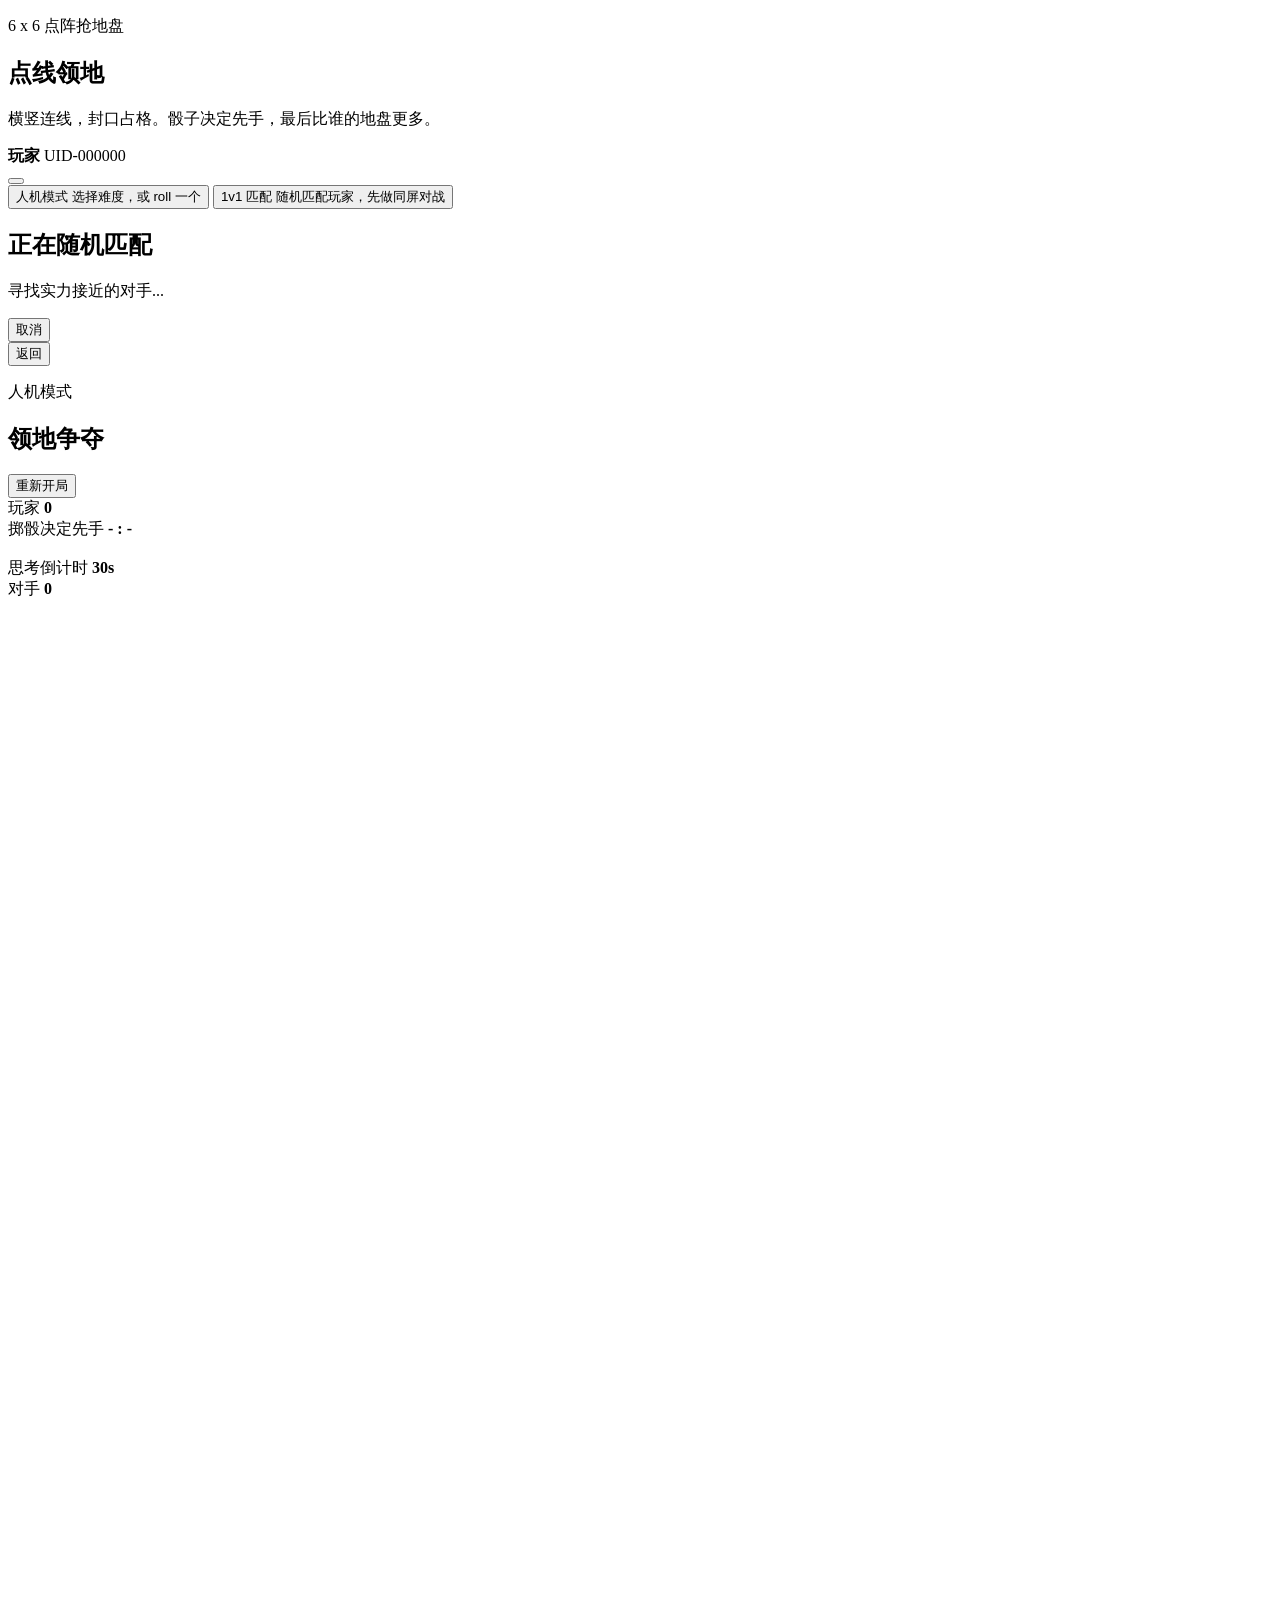
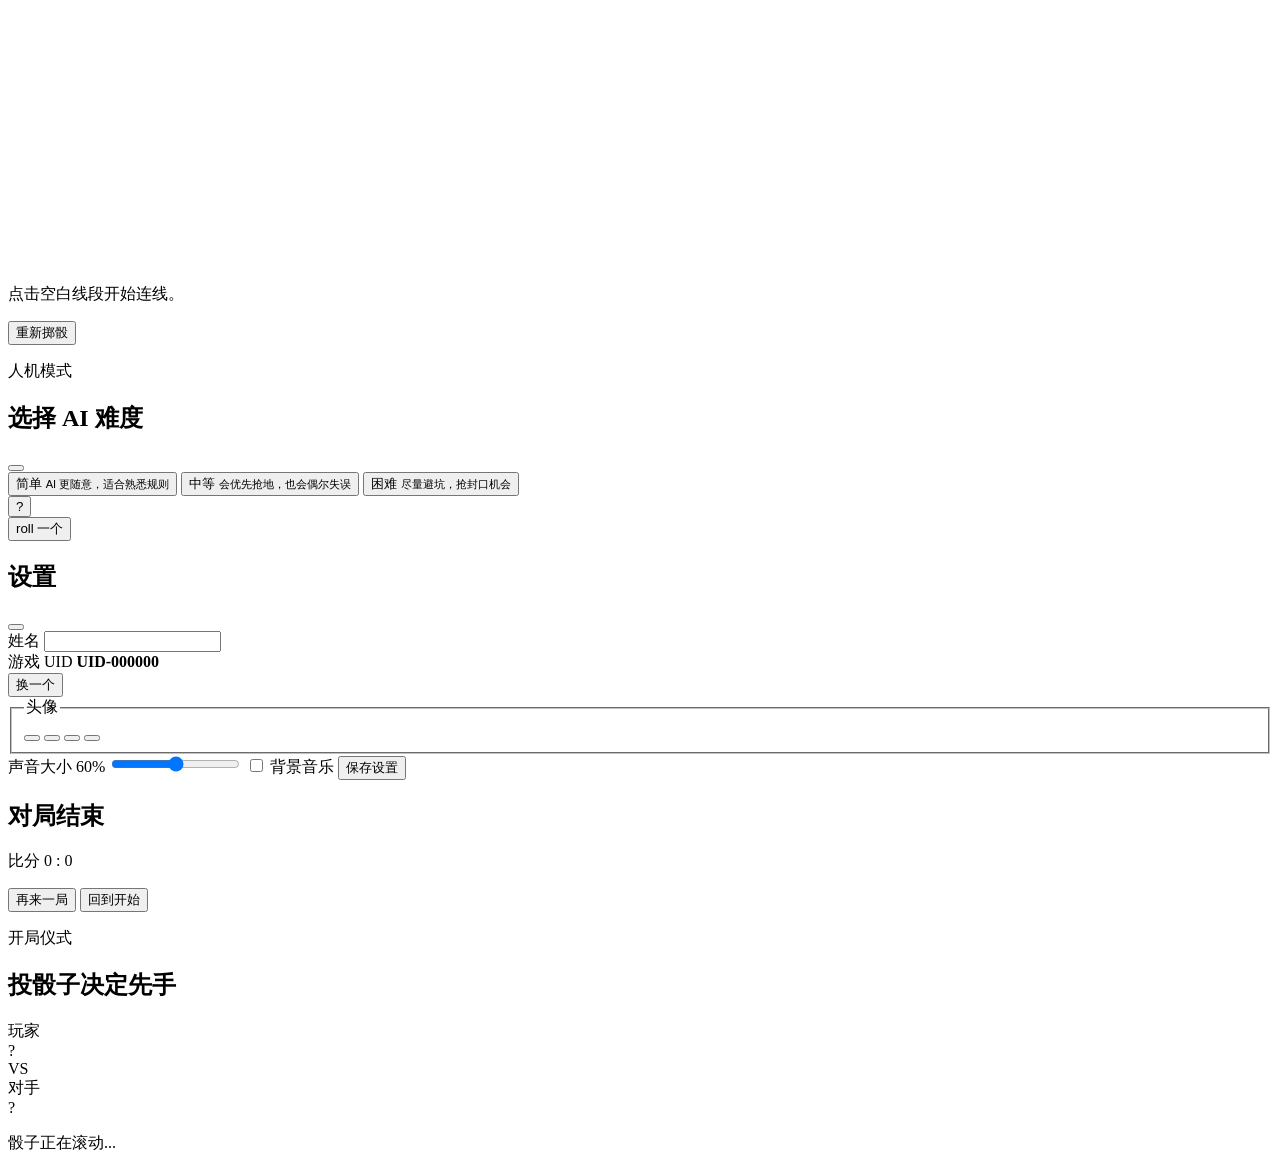
==== index.html @ af0306dd "/Users/yunying/Documents/Codex/2026-07-21/ban-2/outputs/github-pages-ready/index.html" ====
<!doctype html>
<html lang="zh-CN">
  <head>
    <meta charset="utf-8">
    <meta name="viewport" content="width=device-width, initial-scale=1">
    <title>点线领地</title>
    <link rel="stylesheet" href="./styles.css">
  </head>
  <body>
    <main class="app-shell">
      <section class="screen start-screen" id="startScreen" aria-labelledby="gameTitle">
        <div class="start-layout">
          <div class="brand-block">
            <p class="eyebrow">6 x 6 点阵抢地盘</p>
            <h1 id="gameTitle">点线领地</h1>
            <p class="lead">横竖连线，封口占格。骰子决定先手，最后比谁的地盘更多。</p>
          </div>

          <div class="profile-panel" aria-label="玩家资料">
            <div class="avatar-preview" id="profileAvatar" aria-hidden="true"></div>
            <div class="profile-copy">
              <strong id="profileName">玩家</strong>
              <span id="profileUid">UID-000000</span>
            </div>
            <button class="icon-button" id="openSettingsBtn" type="button" aria-label="打开设置">
              <span class="icon-sliders" aria-hidden="true"></span>
            </button>
          </div>

          <div class="mode-grid" aria-label="选择模式">
            <button class="mode-card" id="pveBtn" type="button">
              <span class="mode-icon mode-ai" aria-hidden="true"></span>
              <span class="mode-title">人机模式</span>
              <span class="mode-desc">选择难度，或 roll 一个</span>
            </button>
            <button class="mode-card" id="pvpBtn" type="button">
              <span class="mode-icon mode-pvp" aria-hidden="true"></span>
              <span class="mode-title">1v1 匹配</span>
              <span class="mode-desc">随机匹配玩家，先做同屏对战</span>
            </button>
          </div>
        </div>
      </section>

      <section class="screen match-screen hidden" id="matchScreen" aria-live="polite">
        <div class="match-card">
          <div class="pulse-ring" aria-hidden="true"></div>
          <h2 id="matchTitle">正在随机匹配</h2>
          <p id="matchText">寻找实力接近的对手...</p>
          <button class="secondary-button" id="cancelMatchBtn" type="button">取消</button>
        </div>
      </section>

      <section class="screen game-screen hidden" id="gameScreen" aria-labelledby="arenaTitle">
        <header class="game-header">
          <button class="ghost-button" id="backHomeBtn" type="button">返回</button>
          <div>
            <p class="eyebrow" id="modeLabel">人机模式</p>
            <h2 id="arenaTitle">领地争夺</h2>
          </div>
          <button class="secondary-button" id="restartBtn" type="button">重新开局</button>
        </header>

        <div class="score-row" aria-label="比分">
          <div class="player-score active" id="player0Card">
            <div class="mini-avatar" id="player0Avatar" aria-hidden="true"></div>
            <div>
              <span id="player0Name">玩家</span>
              <strong id="player0Score">0</strong>
            </div>
          </div>
          <div class="turn-panel">
            <span id="turnText">掷骰决定先手</span>
            <strong id="diceText">- : -</strong>
            <div class="turn-timer hidden" id="turnTimer" aria-live="polite">
              <div class="timer-bomb">
                <img src="./assets/timer-bomb.png" alt="">
                <span class="timer-spark" aria-hidden="true"></span>
              </div>
              <div class="timer-copy">
                <span>思考倒计时</span>
                <strong id="turnTimerText">30s</strong>
                <div class="timer-bar" aria-hidden="true">
                  <span id="turnTimerFill"></span>
                </div>
              </div>
            </div>
          </div>
          <div class="player-score" id="player1Card">
            <div class="mini-avatar rival-avatar" id="player1Avatar" aria-hidden="true"></div>
            <div>
              <span id="player1Name">对手</span>
              <strong id="player1Score">0</strong>
            </div>
          </div>
        </div>

        <div class="board-wrap">
          <svg id="board" class="board" viewBox="0 0 500 500" role="img" aria-label="6 乘 6 黑点连线棋盘"></svg>
        </div>

        <div class="game-footer">
          <p id="statusText">点击空白线段开始连线。</p>
          <button class="secondary-button" id="rollAgainBtn" type="button">重新掷骰</button>
        </div>
      </section>
    </main>

    <div class="modal-backdrop hidden" id="difficultyModal" role="dialog" aria-modal="true" aria-labelledby="difficultyTitle">
      <section class="difficulty-card">
        <div class="modal-head">
          <div>
            <p class="eyebrow">人机模式</p>
            <h2 id="difficultyTitle">选择 AI 难度</h2>
          </div>
          <button class="icon-button" id="closeDifficultyBtn" type="button" aria-label="关闭难度选择">
            <span class="icon-close" aria-hidden="true"></span>
          </button>
        </div>

        <div class="difficulty-grid" aria-label="选择难度">
          <button class="difficulty-option difficulty-easy" type="button" data-difficulty="简单">
            <span>简单</span>
            <small>AI 更随意，适合熟悉规则</small>
          </button>
          <button class="difficulty-option difficulty-medium" type="button" data-difficulty="中等">
            <span>中等</span>
            <small>会优先抢地，也会偶尔失误</small>
          </button>
          <button class="difficulty-option difficulty-hard" type="button" data-difficulty="困难">
            <span>困难</span>
            <small>尽量避坑，抢封口机会</small>
          </button>
        </div>

        <div class="roll-box" id="rollBox" aria-live="polite">
          <button class="roll-reel" id="rollReel" type="button" aria-label="随机选择 AI 难度">?</button>
          <div class="roll-track" aria-hidden="true">
            <span id="rollTrackFill"></span>
          </div>
          <button class="primary-button" id="rollDifficultyBtn" type="button">roll 一个</button>
        </div>
      </section>
    </div>

    <div class="modal-backdrop hidden" id="settingsModal" role="dialog" aria-modal="true" aria-labelledby="settingsTitle">
      <section class="settings-card">
        <div class="modal-head">
          <h2 id="settingsTitle">设置</h2>
          <button class="icon-button" id="closeSettingsBtn" type="button" aria-label="关闭设置">
            <span class="icon-close" aria-hidden="true"></span>
          </button>
        </div>

        <label class="field-label" for="nameInput">姓名</label>
        <input class="text-input" id="nameInput" type="text" maxlength="12" autocomplete="nickname">

        <div class="uid-line">
          <div>
            <span class="field-label">游戏 UID</span>
            <strong id="uidDisplay">UID-000000</strong>
          </div>
          <button class="secondary-button" id="regenUidBtn" type="button">换一个</button>
        </div>

        <fieldset class="avatar-picker">
          <legend>头像</legend>
          <button type="button" class="avatar-choice avatar-aurora" data-avatar="aurora" aria-label="头像 1"></button>
          <button type="button" class="avatar-choice avatar-spark" data-avatar="spark" aria-label="头像 2"></button>
          <button type="button" class="avatar-choice avatar-orbit" data-avatar="orbit" aria-label="头像 3"></button>
          <button type="button" class="avatar-choice avatar-wave" data-avatar="wave" aria-label="头像 4"></button>
        </fieldset>

        <label class="field-label volume-label" for="volumeInput">
          声音大小 <span id="volumeValue">60%</span>
        </label>
        <input class="range-input" id="volumeInput" type="range" min="0" max="100" step="1">

        <label class="music-switch" for="musicToggle">
          <input id="musicToggle" type="checkbox">
          <span>背景音乐</span>
        </label>

        <button class="primary-button" id="saveSettingsBtn" type="button">保存设置</button>
      </section>
    </div>

    <div class="modal-backdrop hidden" id="resultModal" role="dialog" aria-modal="true" aria-labelledby="resultTitle">
      <section class="result-card">
        <h2 id="resultTitle">对局结束</h2>
        <p id="resultText">比分 0 : 0</p>
        <div class="result-actions">
          <button class="primary-button" id="playAgainBtn" type="button">再来一局</button>
          <button class="secondary-button" id="resultHomeBtn" type="button">回到开始</button>
        </div>
      </section>
    </div>

    <div class="dice-overlay hidden" id="diceOverlay" role="dialog" aria-modal="true" aria-labelledby="diceOverlayTitle">
      <section class="dice-card">
        <p class="eyebrow">开局仪式</p>
        <h2 id="diceOverlayTitle">投骰子决定先手</h2>
        <div class="dice-stage" aria-live="polite">
          <div class="dice-player">
            <span id="dicePlayer0Name">玩家</span>
            <div class="dice-cube" id="diceCube0">?</div>
          </div>
          <div class="dice-versus">VS</div>
          <div class="dice-player">
            <span id="dicePlayer1Name">对手</span>
            <div class="dice-cube" id="diceCube1">?</div>
          </div>
        </div>
        <p id="diceRollText">骰子正在滚动...</p>
      </section>
    </div>

    <script src="./game.js"></script>
  </body>
</html>
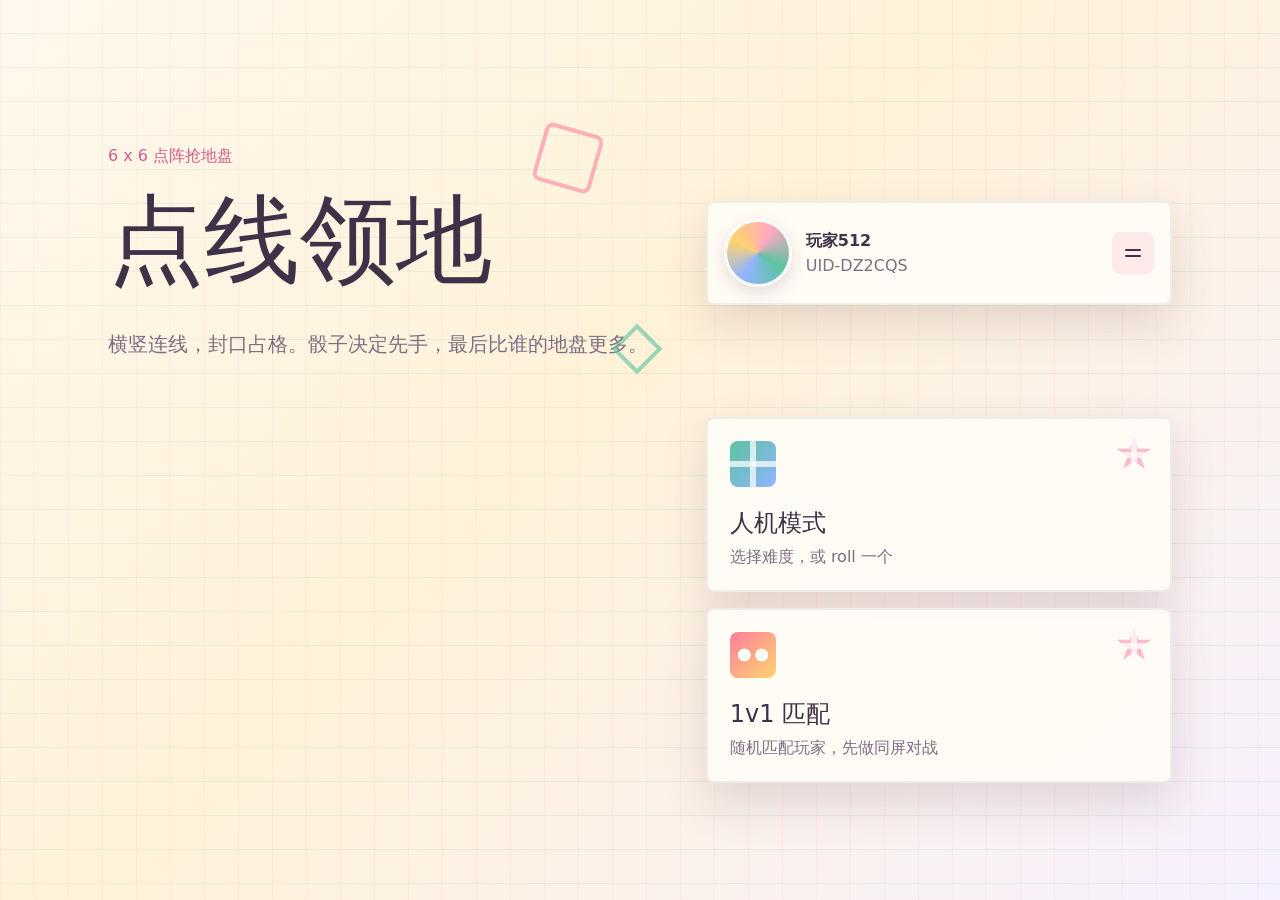
==== commit f2318cee: "Add files via upload" ====
--- a/index.html
+++ b/index.html
@@ -4,7 +4,1200 @@
     <meta charset="utf-8">
     <meta name="viewport" content="width=device-width, initial-scale=1">
     <title>点线领地</title>
-    <link rel="stylesheet" href="./styles.css">
+    <style>
+:root {
+  color-scheme: light;
+  --bg: #fff8ed;
+  --bg-soft: #fff0cf;
+  --panel: #fffdf7;
+  --panel-2: #fff3d9;
+  --text: #3f3148;
+  --muted: #7e6d84;
+  --line: #d9b5c7;
+  --dot: #2d2532;
+  --accent: #5dc3a0;
+  --accent-strong: #23a77b;
+  --blue: #7aa7ff;
+  --red: #ff7f9b;
+  --gold: #f7bd4b;
+  --pink: #ffa8c2;
+  --lavender: #b9a4ff;
+  --shadow: 0 18px 44px rgba(119, 75, 94, 0.18);
+  font-family: Inter, "PingFang SC", "Microsoft YaHei", system-ui, sans-serif;
+}
+
+* {
+  box-sizing: border-box;
+}
+
+body {
+  margin: 0;
+  min-height: 100vh;
+  background:
+    linear-gradient(90deg, rgba(255, 168, 194, 0.13) 1px, transparent 1px),
+    linear-gradient(0deg, rgba(93, 195, 160, 0.13) 1px, transparent 1px),
+    linear-gradient(135deg, #fff8ed, #fff2d8 46%, #f6f0ff);
+  background-size: 34px 34px, 34px 34px, auto;
+  color: var(--text);
+}
+
+button,
+input {
+  font: inherit;
+}
+
+button {
+  cursor: pointer;
+}
+
+.app-shell {
+  width: min(1120px, 100%);
+  margin: 0 auto;
+  padding: 28px;
+}
+
+.screen {
+  min-height: calc(100vh - 56px);
+}
+
+.hidden {
+  display: none !important;
+}
+
+.start-screen {
+  display: grid;
+  align-items: center;
+}
+
+.start-layout {
+  display: grid;
+  grid-template-columns: minmax(0, 1.1fr) minmax(320px, 0.9fr);
+  gap: 28px;
+  align-items: center;
+}
+
+.brand-block {
+  padding: 28px 0;
+  position: relative;
+}
+
+.brand-block::before,
+.brand-block::after {
+  content: "";
+  position: absolute;
+  display: block;
+  width: 52px;
+  height: 52px;
+  border: 4px solid rgba(255, 127, 155, 0.58);
+  transform: rotate(16deg);
+}
+
+.brand-block::before {
+  right: 14%;
+  top: 4%;
+  border-radius: 8px;
+}
+
+.brand-block::after {
+  right: 4%;
+  bottom: 8%;
+  width: 28px;
+  height: 28px;
+  border-color: rgba(93, 195, 160, 0.62);
+  transform: rotate(45deg);
+}
+
+.eyebrow {
+  margin: 0 0 10px;
+  color: #d65e87;
+  letter-spacing: 0;
+  font-weight: 500;
+}
+
+h1,
+h2 {
+  margin: 0;
+  font-weight: 500;
+  letter-spacing: 0;
+}
+
+h1 {
+  font-size: clamp(52px, 8vw, 96px);
+}
+
+h2 {
+  font-size: clamp(26px, 4vw, 38px);
+}
+
+.lead {
+  width: min(560px, 100%);
+  margin: 20px 0 0;
+  color: var(--muted);
+  font-size: 20px;
+  line-height: 1.7;
+}
+
+.profile-panel,
+.mode-card,
+.match-card,
+.difficulty-card,
+.settings-card,
+.result-card,
+.player-score,
+.turn-panel {
+  border: 2px solid rgba(63, 49, 72, 0.08);
+  background: rgba(255, 253, 247, 0.92);
+  box-shadow: var(--shadow);
+  backdrop-filter: blur(14px);
+}
+
+.profile-panel {
+  grid-column: 2;
+  display: grid;
+  grid-template-columns: auto 1fr auto;
+  gap: 14px;
+  align-items: center;
+  padding: 16px;
+  border-radius: 8px;
+}
+
+.avatar-preview,
+.mini-avatar,
+.avatar-choice {
+  border-radius: 50%;
+  border: 3px solid rgba(255, 255, 255, 0.92);
+  position: relative;
+  overflow: hidden;
+  box-shadow: 0 6px 16px rgba(119, 75, 94, 0.18);
+}
+
+.avatar-preview {
+  width: 68px;
+  height: 68px;
+}
+
+.mini-avatar {
+  width: 42px;
+  height: 42px;
+  flex: 0 0 auto;
+}
+
+.avatar-choice {
+  width: 54px;
+  height: 54px;
+  border-color: rgba(255, 255, 255, 0.92);
+}
+
+.avatar-choice[aria-pressed="true"] {
+  outline: 3px solid var(--red);
+  outline-offset: 3px;
+}
+
+.avatar-aurora,
+.avatar-aurora::before {
+  background: conic-gradient(from 120deg, #5dc3a0, #8fb4ff, #ffd36f, #ffa8c2, #5dc3a0);
+}
+
+.avatar-spark,
+.avatar-spark::before {
+  background:
+    radial-gradient(circle at 68% 30%, #fff7b8 0 12%, transparent 13%),
+    linear-gradient(135deg, #ff7f9b, #b9a4ff);
+}
+
+.avatar-orbit,
+.avatar-orbit::before {
+  background:
+    radial-gradient(circle at 58% 42%, #fffdf7 0 10%, transparent 11%),
+    conic-gradient(from 40deg, #66517c, #8fb4ff, #5dc3a0, #66517c);
+}
+
+.avatar-wave,
+.avatar-wave::before {
+  background:
+    linear-gradient(140deg, transparent 38%, rgba(255, 255, 255, 0.42) 39% 44%, transparent 45%),
+    linear-gradient(135deg, #6aaac1, #8ce3cb);
+}
+
+.rival-avatar {
+  background:
+    linear-gradient(140deg, transparent 38%, rgba(255, 255, 255, 0.46) 39% 45%, transparent 46%),
+    linear-gradient(135deg, #ff7f9b, #ffd36f);
+}
+
+.profile-copy {
+  min-width: 0;
+}
+
+.profile-copy strong,
+.profile-copy span {
+  display: block;
+  overflow-wrap: anywhere;
+}
+
+.profile-copy span {
+  color: var(--muted);
+  margin-top: 4px;
+}
+
+.mode-grid {
+  grid-column: 2;
+  display: grid;
+  gap: 16px;
+}
+
+.mode-card {
+  min-height: 148px;
+  padding: 22px;
+  border-radius: 8px;
+  color: var(--text);
+  text-align: left;
+  transition: transform 160ms ease, border-color 160ms ease, background 160ms ease;
+  position: relative;
+  overflow: hidden;
+}
+
+.mode-card::after {
+  content: "";
+  position: absolute;
+  right: 18px;
+  top: 18px;
+  width: 36px;
+  height: 36px;
+  background:
+    linear-gradient(90deg, transparent 42%, rgba(255, 255, 255, 0.74) 43% 57%, transparent 58%),
+    linear-gradient(0deg, transparent 42%, rgba(255, 255, 255, 0.74) 43% 57%, transparent 58%),
+    var(--pink);
+  clip-path: polygon(50% 0, 62% 34%, 98% 34%, 68% 55%, 80% 90%, 50% 68%, 20% 90%, 32% 55%, 2% 34%, 38% 34%);
+  opacity: 0.8;
+}
+
+.mode-card:hover,
+.mode-card:focus-visible {
+  transform: translateY(-2px);
+  border-color: rgba(255, 127, 155, 0.72);
+  background: rgba(255, 255, 255, 0.98);
+}
+
+.mode-icon {
+  display: inline-block;
+  width: 46px;
+  height: 46px;
+  margin-bottom: 16px;
+  border-radius: 8px;
+}
+
+.mode-ai {
+  background:
+    linear-gradient(90deg, transparent 43%, rgba(255, 255, 255, 0.72) 44% 56%, transparent 57%),
+    linear-gradient(0deg, transparent 43%, rgba(255, 255, 255, 0.72) 44% 56%, transparent 57%),
+    linear-gradient(135deg, #5dc3a0, #8fb4ff);
+}
+
+.mode-pvp {
+  background:
+    radial-gradient(circle at 31% 50%, #fffdf7 0 16%, transparent 17%),
+    radial-gradient(circle at 69% 50%, #fffdf7 0 16%, transparent 17%),
+    linear-gradient(135deg, #ff7f9b, #ffd36f);
+}
+
+.mode-title,
+.mode-desc {
+  display: block;
+}
+
+.mode-title {
+  font-size: 24px;
+  font-weight: 500;
+}
+
+.mode-desc {
+  margin-top: 8px;
+  color: var(--muted);
+}
+
+.icon-button,
+.ghost-button,
+.secondary-button,
+.primary-button {
+  border: 0;
+  border-radius: 8px;
+  min-height: 42px;
+  color: var(--text);
+}
+
+.icon-button {
+  width: 42px;
+  padding: 0;
+  display: grid;
+  place-items: center;
+  background: rgba(255, 168, 194, 0.22);
+}
+
+.ghost-button {
+  padding: 0 16px;
+  background: transparent;
+  border: 1px solid rgba(63, 49, 72, 0.14);
+}
+
+.secondary-button {
+  padding: 0 16px;
+  background: rgba(255, 168, 194, 0.2);
+  border: 1px solid rgba(63, 49, 72, 0.12);
+}
+
+.primary-button {
+  padding: 0 18px;
+  background: linear-gradient(135deg, var(--red), var(--gold));
+  color: #3f3148;
+  font-weight: 500;
+}
+
+.icon-sliders,
+.icon-close {
+  width: 20px;
+  height: 20px;
+  position: relative;
+  display: inline-block;
+}
+
+.icon-sliders::before,
+.icon-sliders::after {
+  content: "";
+  position: absolute;
+  left: 2px;
+  right: 2px;
+  height: 2px;
+  background: currentColor;
+  border-radius: 999px;
+}
+
+.icon-sliders::before {
+  top: 6px;
+  box-shadow: 8px -3px 0 -1px currentColor;
+}
+
+.icon-sliders::after {
+  bottom: 6px;
+  box-shadow: -8px 3px 0 -1px currentColor;
+}
+
+.icon-close::before,
+.icon-close::after {
+  content: "";
+  position: absolute;
+  left: 4px;
+  top: 9px;
+  width: 14px;
+  height: 2px;
+  border-radius: 999px;
+  background: currentColor;
+}
+
+.icon-close::before {
+  transform: rotate(45deg);
+}
+
+.icon-close::after {
+  transform: rotate(-45deg);
+}
+
+.match-screen,
+.game-screen {
+  display: grid;
+  align-items: center;
+}
+
+.match-card,
+.difficulty-card,
+.settings-card,
+.result-card {
+  width: min(420px, 100%);
+  margin: 0 auto;
+  padding: 28px;
+  border-radius: 8px;
+  text-align: center;
+}
+
+.difficulty-card {
+  width: min(560px, 100%);
+  text-align: left;
+}
+
+.difficulty-grid {
+  display: grid;
+  grid-template-columns: repeat(3, minmax(0, 1fr));
+  gap: 12px;
+  margin: 18px 0;
+}
+
+.difficulty-option {
+  min-height: 126px;
+  border: 2px solid rgba(63, 49, 72, 0.08);
+  border-radius: 8px;
+  padding: 16px;
+  color: var(--text);
+  text-align: left;
+  background: rgba(255, 255, 255, 0.72);
+  transition: transform 160ms ease, border-color 160ms ease, background 160ms ease;
+}
+
+.difficulty-option span,
+.difficulty-option small {
+  display: block;
+}
+
+.difficulty-option span {
+  font-size: 22px;
+  font-weight: 500;
+}
+
+.difficulty-option small {
+  margin-top: 10px;
+  color: var(--muted);
+  line-height: 1.5;
+}
+
+.difficulty-option:hover,
+.difficulty-option:focus-visible,
+.difficulty-option.is-flashing {
+  transform: translateY(-2px);
+  border-color: rgba(255, 127, 155, 0.72);
+  background: rgba(255, 255, 255, 0.96);
+}
+
+.difficulty-option.is-selected {
+  border-color: var(--accent-strong);
+  background: rgba(93, 195, 160, 0.18);
+}
+
+.difficulty-option:disabled {
+  cursor: default;
+}
+
+.difficulty-easy {
+  box-shadow: inset 0 6px 0 rgba(93, 195, 160, 0.34);
+}
+
+.difficulty-medium {
+  box-shadow: inset 0 6px 0 rgba(247, 189, 75, 0.42);
+}
+
+.difficulty-hard {
+  box-shadow: inset 0 6px 0 rgba(255, 127, 155, 0.42);
+}
+
+.roll-box {
+  display: grid;
+  gap: 12px;
+  justify-items: center;
+  padding: 18px;
+  border-radius: 8px;
+  background: rgba(255, 168, 194, 0.14);
+  border: 1px solid rgba(63, 49, 72, 0.08);
+}
+
+.roll-reel {
+  width: min(260px, 100%);
+  min-height: 72px;
+  display: grid;
+  place-items: center;
+  border-radius: 8px;
+  color: var(--text);
+  font-size: 34px;
+  font-weight: 500;
+  appearance: none;
+  cursor: pointer;
+  background:
+    linear-gradient(135deg, rgba(255, 255, 255, 0.72), rgba(255, 255, 255, 0.38)),
+    linear-gradient(135deg, rgba(93, 195, 160, 0.16), rgba(255, 127, 155, 0.16));
+  border: 2px solid rgba(63, 49, 72, 0.08);
+  box-shadow: 0 12px 24px rgba(119, 75, 94, 0.12);
+}
+
+.roll-reel:hover,
+.roll-reel:focus-visible {
+  border-color: rgba(255, 127, 155, 0.72);
+  transform: translateY(-2px);
+}
+
+.roll-reel:disabled {
+  cursor: default;
+}
+
+.roll-box.rolling .roll-reel {
+  animation: rollPulse 140ms ease-in-out infinite alternate;
+}
+
+.roll-box.picked .roll-reel {
+  animation: pickedPop 520ms ease both;
+}
+
+.roll-track {
+  width: min(300px, 100%);
+  height: 10px;
+  overflow: hidden;
+  border-radius: 999px;
+  background: rgba(63, 49, 72, 0.08);
+}
+
+.roll-track span {
+  display: block;
+  width: 0;
+  height: 100%;
+  border-radius: inherit;
+  background: linear-gradient(90deg, var(--accent), var(--gold), var(--red));
+  transition: width 90ms ease;
+}
+
+@keyframes rollPulse {
+  from {
+    transform: translateY(0) scale(1);
+  }
+
+  to {
+    transform: translateY(-4px) scale(1.03);
+  }
+}
+
+@keyframes pickedPop {
+  0% {
+    transform: scale(0.92);
+  }
+
+  55% {
+    transform: scale(1.08);
+  }
+
+  100% {
+    transform: scale(1);
+  }
+}
+
+.pulse-ring {
+  width: 92px;
+  height: 92px;
+  margin: 0 auto 18px;
+  border: 10px solid rgba(255, 168, 194, 0.28);
+  border-top-color: var(--red);
+  border-radius: 50%;
+  animation: spin 900ms linear infinite;
+}
+
+@keyframes spin {
+  to {
+    transform: rotate(1turn);
+  }
+}
+
+.game-screen {
+  align-content: start;
+  gap: 18px;
+  padding-top: 8px;
+}
+
+.game-header {
+  display: grid;
+  grid-template-columns: auto 1fr auto;
+  align-items: center;
+  gap: 16px;
+}
+
+.score-row {
+  display: grid;
+  grid-template-columns: minmax(0, 1fr) minmax(230px, 0.9fr) minmax(0, 1fr);
+  gap: 14px;
+  align-items: stretch;
+}
+
+.player-score,
+.turn-panel {
+  min-height: 82px;
+  border-radius: 8px;
+  padding: 14px;
+}
+
+.player-score {
+  display: flex;
+  gap: 12px;
+  align-items: center;
+  box-shadow: none;
+}
+
+.player-score.active {
+  border-color: rgba(255, 127, 155, 0.82);
+  background: rgba(255, 244, 223, 0.98);
+}
+
+.player-score span,
+.player-score strong {
+  display: block;
+  overflow-wrap: anywhere;
+}
+
+.player-score strong {
+  font-size: 30px;
+}
+
+.turn-panel {
+  display: grid;
+  place-items: center;
+  text-align: center;
+  box-shadow: none;
+  align-content: center;
+}
+
+.turn-panel span {
+  color: var(--muted);
+}
+
+.turn-panel strong {
+  font-size: 24px;
+  margin-top: 4px;
+}
+
+.turn-timer {
+  --timer-progress: 1;
+  width: min(250px, 100%);
+  margin-top: 10px;
+  padding: 8px 10px;
+  display: grid;
+  grid-template-columns: auto 1fr;
+  gap: 12px;
+  align-items: center;
+  border-radius: 8px;
+  color: var(--text);
+  background: rgba(93, 195, 160, 0.14);
+  border: 1px solid rgba(63, 49, 72, 0.08);
+}
+
+.timer-bomb {
+  width: 58px;
+  height: 58px;
+  position: relative;
+  display: grid;
+  place-items: center;
+  transform: scale(calc(0.9 + var(--timer-progress) * 0.1));
+}
+
+.timer-bomb img {
+  width: 100%;
+  height: 100%;
+  object-fit: cover;
+  border-radius: 50%;
+  border: 2px solid rgba(63, 49, 72, 0.12);
+  box-shadow: 0 8px 16px rgba(119, 75, 94, 0.18);
+}
+
+.timer-spark {
+  position: absolute;
+  top: -2px;
+  right: calc(4px + var(--timer-progress) * 28px);
+  width: 13px;
+  height: 13px;
+  border-radius: 50% 50% 50% 0;
+  background: radial-gradient(circle, #fff7b8 0 22%, var(--gold) 23% 46%, var(--red) 47% 72%, transparent 73%);
+  transform: rotate(-24deg);
+  filter: drop-shadow(0 0 8px rgba(255, 127, 155, 0.6));
+  animation: sparkFlicker 210ms ease-in-out infinite alternate;
+}
+
+.timer-copy {
+  display: grid;
+  gap: 4px;
+  text-align: left;
+}
+
+.timer-copy span {
+  color: var(--muted);
+}
+
+.timer-copy strong {
+  margin: 0;
+  font-size: 20px;
+  color: var(--accent-strong);
+}
+
+.timer-bar {
+  height: 7px;
+  overflow: hidden;
+  border-radius: 999px;
+  background: rgba(63, 49, 72, 0.08);
+}
+
+.timer-bar span {
+  display: block;
+  width: 100%;
+  height: 100%;
+  border-radius: inherit;
+  background: linear-gradient(90deg, var(--accent), var(--gold), var(--red));
+  transition: width 260ms linear;
+}
+
+.turn-timer.is-warning {
+  background: rgba(255, 127, 155, 0.16);
+  animation: timerPulse 620ms ease-in-out infinite alternate;
+}
+
+.turn-timer.is-warning .timer-bomb {
+  animation: bombShake 190ms ease-in-out infinite alternate;
+}
+
+.turn-timer.is-warning .timer-copy strong {
+  color: #d65e87;
+}
+
+@keyframes timerPulse {
+  from {
+    transform: scale(1);
+  }
+
+  to {
+    transform: scale(1.035);
+  }
+}
+
+@keyframes sparkFlicker {
+  from {
+    transform: rotate(-24deg) scale(0.86);
+    opacity: 0.72;
+  }
+
+  to {
+    transform: rotate(-12deg) scale(1.18);
+    opacity: 1;
+  }
+}
+
+@keyframes bombShake {
+  from {
+    transform: translateX(-1px) rotate(-2deg) scale(calc(0.9 + var(--timer-progress) * 0.1));
+  }
+
+  to {
+    transform: translateX(2px) rotate(2deg) scale(calc(0.9 + var(--timer-progress) * 0.1));
+  }
+}
+
+.board-wrap {
+  width: min(78vh, 720px, 100%);
+  margin: 0 auto;
+  aspect-ratio: 1;
+  border-radius: 8px;
+  background:
+    linear-gradient(90deg, rgba(255, 168, 194, 0.16) 1px, transparent 1px),
+    linear-gradient(0deg, rgba(93, 195, 160, 0.13) 1px, transparent 1px),
+    var(--panel);
+  background-size: 26px 26px, 26px 26px, auto;
+  border: 2px solid rgba(63, 49, 72, 0.08);
+  box-shadow: var(--shadow);
+  padding: clamp(10px, 2.5vw, 20px);
+}
+
+.board {
+  width: 100%;
+  height: 100%;
+  display: block;
+  touch-action: manipulation;
+}
+
+.box-owner-0 {
+  fill: rgba(93, 195, 160, 0.32);
+}
+
+.box-owner-1 {
+  fill: rgba(255, 127, 155, 0.32);
+}
+
+.grid-guide {
+  stroke: rgba(63, 49, 72, 0.06);
+  stroke-width: 2;
+}
+
+.edge-line {
+  stroke-linecap: round;
+  stroke-width: 13;
+  filter: drop-shadow(0 3px 3px rgba(119, 75, 94, 0.14));
+}
+
+.edge-initial {
+  stroke: var(--lavender);
+}
+
+.edge-player-0 {
+  stroke: var(--accent);
+}
+
+.edge-player-1 {
+  stroke: var(--red);
+}
+
+.edge-hit-box {
+  fill: rgba(255, 168, 194, 0.01);
+  pointer-events: all;
+  cursor: pointer;
+}
+
+.edge-preview {
+  stroke: rgba(126, 109, 132, 0.24);
+  stroke-width: 9;
+  stroke-linecap: round;
+  pointer-events: none;
+}
+
+.edge-group:hover .edge-preview,
+.edge-group:focus .edge-preview {
+  stroke: rgba(255, 127, 155, 0.82);
+  stroke-width: 12;
+}
+
+.dot {
+  fill: var(--dot);
+  stroke: #fffdf7;
+  stroke-width: 4;
+  pointer-events: none;
+  filter: drop-shadow(0 3px 2px rgba(119, 75, 94, 0.18));
+}
+
+.game-footer {
+  width: min(720px, 100%);
+  margin: 0 auto;
+  display: grid;
+  grid-template-columns: 1fr auto;
+  gap: 12px;
+  align-items: center;
+}
+
+.game-footer p {
+  margin: 0;
+  color: var(--text);
+  overflow-wrap: anywhere;
+}
+
+.modal-backdrop {
+  position: fixed;
+  inset: 0;
+  z-index: 10;
+  display: grid;
+  place-items: center;
+  padding: 24px;
+  background: rgba(63, 49, 72, 0.38);
+}
+
+.settings-card {
+  text-align: left;
+}
+
+.modal-head {
+  display: flex;
+  justify-content: space-between;
+  gap: 16px;
+  align-items: center;
+  margin-bottom: 18px;
+}
+
+.field-label,
+.avatar-picker legend {
+  display: block;
+  margin: 16px 0 8px;
+  color: var(--muted);
+}
+
+.text-input {
+  width: 100%;
+  min-height: 44px;
+  border: 1px solid rgba(63, 49, 72, 0.14);
+  border-radius: 8px;
+  background: rgba(255, 255, 255, 0.72);
+  color: var(--text);
+  padding: 0 12px;
+}
+
+.uid-line {
+  display: flex;
+  justify-content: space-between;
+  gap: 16px;
+  align-items: end;
+}
+
+.uid-line strong {
+  display: block;
+  overflow-wrap: anywhere;
+}
+
+.avatar-picker {
+  margin: 0;
+  padding: 0;
+  border: 0;
+  display: flex;
+  flex-wrap: wrap;
+  gap: 14px;
+}
+
+.avatar-picker legend {
+  flex-basis: 100%;
+}
+
+.volume-label {
+  display: flex;
+  justify-content: space-between;
+  gap: 12px;
+}
+
+.range-input {
+  width: 100%;
+  accent-color: var(--red);
+}
+
+.music-switch {
+  margin-top: 16px;
+  display: flex;
+  align-items: center;
+  gap: 10px;
+  color: var(--text);
+}
+
+.music-switch input {
+  width: 20px;
+  height: 20px;
+  accent-color: var(--red);
+}
+
+.settings-card .primary-button {
+  width: 100%;
+  margin-top: 22px;
+}
+
+.result-text {
+  color: var(--muted);
+}
+
+.result-actions {
+  display: flex;
+  justify-content: center;
+  gap: 12px;
+  flex-wrap: wrap;
+  margin-top: 18px;
+}
+
+.dice-overlay {
+  position: fixed;
+  inset: 0;
+  z-index: 12;
+  display: grid;
+  place-items: center;
+  padding: 24px;
+  background: rgba(63, 49, 72, 0.36);
+  backdrop-filter: blur(10px);
+}
+
+.dice-card {
+  width: min(520px, 100%);
+  padding: 28px;
+  border-radius: 8px;
+  text-align: center;
+  color: var(--text);
+  background: rgba(255, 253, 247, 0.96);
+  border: 2px solid rgba(63, 49, 72, 0.08);
+  box-shadow: var(--shadow);
+}
+
+.dice-stage {
+  margin: 22px 0 14px;
+  display: grid;
+  grid-template-columns: minmax(0, 1fr) auto minmax(0, 1fr);
+  gap: 16px;
+  align-items: center;
+}
+
+.dice-player {
+  display: grid;
+  justify-items: center;
+  gap: 10px;
+  min-width: 0;
+}
+
+.dice-player span {
+  max-width: 100%;
+  color: var(--muted);
+  overflow-wrap: anywhere;
+}
+
+.dice-cube {
+  width: clamp(76px, 18vw, 104px);
+  aspect-ratio: 1;
+  display: grid;
+  place-items: center;
+  border-radius: 8px;
+  color: var(--text);
+  font-size: 42px;
+  font-weight: 500;
+  background:
+    radial-gradient(circle at 28% 24%, rgba(255, 255, 255, 0.9), transparent 20%),
+    linear-gradient(135deg, #fffdf7, #ffd9e3);
+  border: 3px solid rgba(63, 49, 72, 0.12);
+  box-shadow: 0 16px 30px rgba(119, 75, 94, 0.18);
+}
+
+.dice-versus {
+  color: #d65e87;
+  font-weight: 500;
+}
+
+.dice-overlay.rolling .dice-cube {
+  animation: diceTumble 160ms ease-in-out infinite alternate;
+}
+
+.dice-overlay.revealed .dice-cube {
+  animation: diceReveal 520ms ease both;
+}
+
+.dice-card p:last-child {
+  margin-bottom: 0;
+  color: var(--muted);
+}
+
+@keyframes diceTumble {
+  from {
+    transform: translateY(0) rotate(-8deg) scale(0.96);
+  }
+
+  to {
+    transform: translateY(-8px) rotate(10deg) scale(1.04);
+  }
+}
+
+@keyframes diceReveal {
+  0% {
+    transform: scale(0.85) rotate(-12deg);
+  }
+
+  58% {
+    transform: scale(1.12) rotate(6deg);
+  }
+
+  100% {
+    transform: scale(1) rotate(0);
+  }
+}
+
+@media (max-width: 780px) {
+  .app-shell {
+    padding: 18px;
+  }
+
+  .screen {
+    min-height: calc(100vh - 36px);
+  }
+
+  .start-layout {
+    grid-template-columns: 1fr;
+  }
+
+  .profile-panel,
+  .mode-grid {
+    grid-column: auto;
+  }
+
+  .brand-block {
+    padding: 18px 0 0;
+  }
+
+  .lead {
+    font-size: 17px;
+  }
+
+  .game-header,
+  .difficulty-grid,
+  .dice-stage,
+  .game-footer {
+    grid-template-columns: 1fr;
+  }
+
+  .score-row {
+    grid-template-columns: minmax(82px, 1fr) minmax(130px, 1.1fr) minmax(82px, 1fr);
+    gap: 8px;
+  }
+
+  .game-header {
+    text-align: center;
+  }
+
+  .game-header .ghost-button,
+  .game-header .secondary-button,
+  .game-footer .secondary-button {
+    width: 100%;
+  }
+
+  .player-score,
+  .turn-panel {
+    min-height: 112px;
+    padding: 10px;
+  }
+
+  .player-score {
+    display: grid;
+    justify-items: center;
+    text-align: center;
+    gap: 6px;
+  }
+
+  .mini-avatar {
+    width: 34px;
+    height: 34px;
+  }
+
+  .player-score strong {
+    font-size: 24px;
+  }
+
+  .player-score span {
+    font-size: 14px;
+  }
+
+  .turn-panel span {
+    font-size: 13px;
+  }
+
+  .turn-panel > strong {
+    font-size: 18px;
+  }
+
+  .turn-timer {
+    width: 100%;
+    grid-template-columns: auto 1fr;
+    gap: 7px;
+    padding: 7px;
+  }
+
+  .timer-bomb {
+    width: 42px;
+    height: 42px;
+  }
+
+  .timer-copy span {
+    font-size: 12px;
+  }
+
+  .timer-copy strong {
+    font-size: 18px;
+  }
+
+  .timer-spark {
+    right: calc(2px + var(--timer-progress) * 18px);
+  }
+}
+
+@media (prefers-reduced-motion: reduce) {
+  *,
+  *::before,
+  *::after {
+    animation-duration: 1ms !important;
+    transition-duration: 1ms !important;
+  }
+}
+
+    </style>
   </head>
   <body>
     <main class="app-shell">
@@ -74,7 +1267,7 @@
             <strong id="diceText">- : -</strong>
             <div class="turn-timer hidden" id="turnTimer" aria-live="polite">
               <div class="timer-bomb">
-                <img src="./assets/timer-bomb.png" alt="">
+                <img src="[data-uri]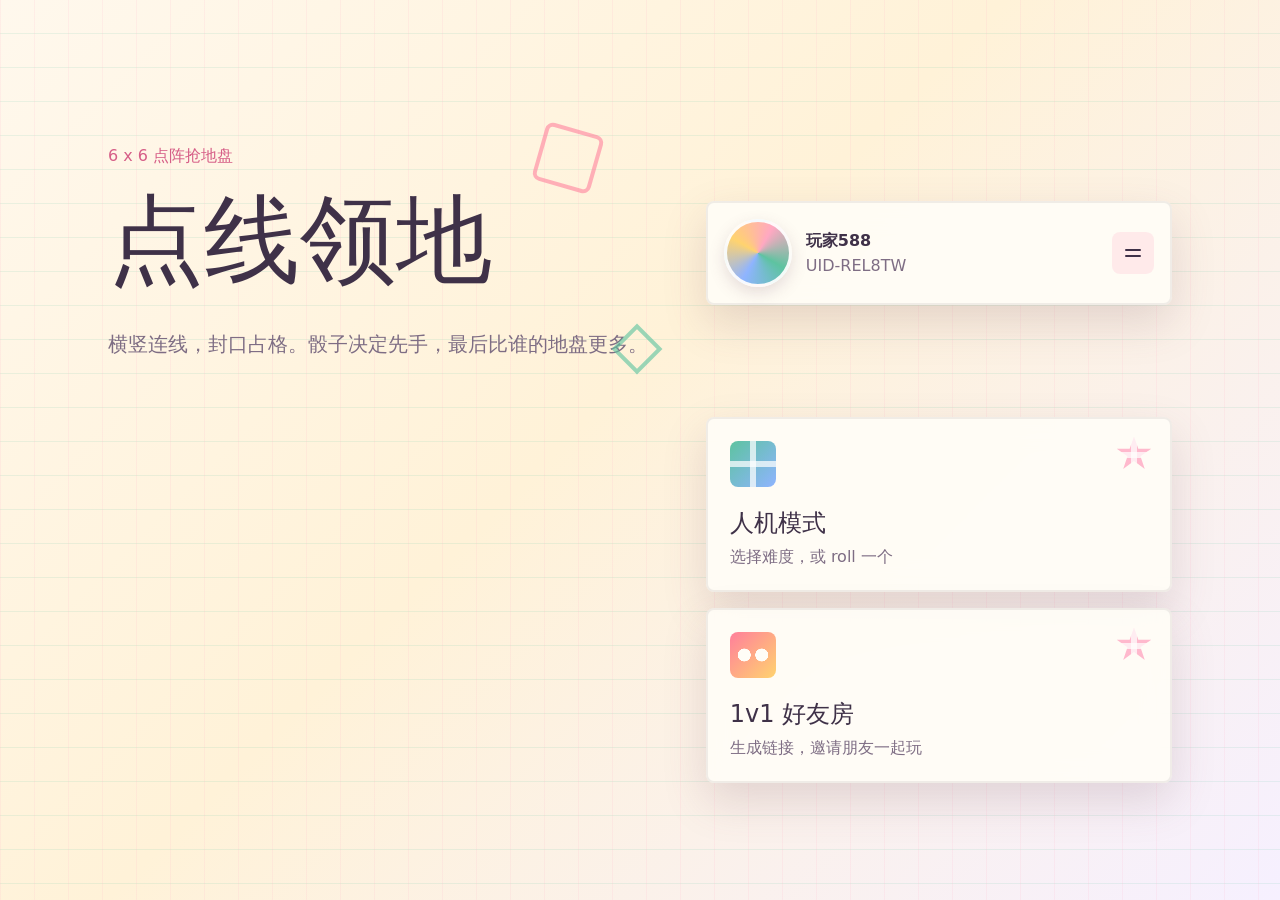
==== commit 0857b774: "Add files via upload" ====
--- a/index.html
+++ b/index.html
@@ -590,6 +590,26 @@
   }
 }
 
+.room-invite {
+  display: grid;
+  gap: 10px;
+  margin: 18px 0;
+  padding: 14px;
+  border-radius: 8px;
+  text-align: left;
+  background: rgba(93, 195, 160, 0.12);
+  border: 1px solid rgba(63, 49, 72, 0.08);
+}
+
+.room-invite label {
+  color: var(--muted);
+  font-size: 14px;
+}
+
+.room-invite .text-input {
+  font-size: 14px;
+}
+
 .game-screen {
   align-content: start;
   gap: 18px;
@@ -1197,7 +1217,7 @@
   }
 }
 
-    </style>
+</style>
   </head>
   <body>
     <main class="app-shell">
@@ -1228,8 +1248,8 @@
             </button>
             <button class="mode-card" id="pvpBtn" type="button">
               <span class="mode-icon mode-pvp" aria-hidden="true"></span>
-              <span class="mode-title">1v1 匹配</span>
-              <span class="mode-desc">随机匹配玩家，先做同屏对战</span>
+              <span class="mode-title">1v1 好友房</span>
+              <span class="mode-desc">生成链接，邀请朋友一起玩</span>
             </button>
           </div>
         </div>
@@ -1238,8 +1258,13 @@
       <section class="screen match-screen hidden" id="matchScreen" aria-live="polite">
         <div class="match-card">
           <div class="pulse-ring" aria-hidden="true"></div>
-          <h2 id="matchTitle">正在随机匹配</h2>
-          <p id="matchText">寻找实力接近的对手...</p>
+          <h2 id="matchTitle">好友房</h2>
+          <p id="matchText">创建链接，邀请朋友一起玩。</p>
+          <div class="room-invite hidden" id="roomInvite">
+            <label for="roomLinkInput">房间链接</label>
+            <input id="roomLinkInput" class="text-input" type="text" readonly>
+            <button class="primary-button" id="copyRoomLinkBtn" type="button">复制链接</button>
+          </div>
           <button class="secondary-button" id="cancelMatchBtn" type="button">取消</button>
         </div>
       </section>
@@ -1416,6 +1441,8 @@
 const AI_LEVELS = ["简单", "中等", "困难"];
 const RIVALS = ["星河", "边界线", "青焰", "北桥", "拾光", "回声"];
 const PVP_TURN_SECONDS = 30;
+const ONLINE_APP_ID = "dot-conquest-friend-room-v1";
+const ONLINE_CDN = "https://esm.run/trystero";
 const BGM_URL = "https://cdn1.suno.ai/8543ff7f-8571-4772-862f-a0c893b41fce.mp3";
 const MUSIC_TEMPO = 126;
 const MUSIC_SCALE = {
@@ -1511,6 +1538,9 @@
   cancelMatchBtn: document.getElementById("cancelMatchBtn"),
   matchTitle: document.getElementById("matchTitle"),
   matchText: document.getElementById("matchText"),
+  roomInvite: document.getElementById("roomInvite"),
+  roomLinkInput: document.getElementById("roomLinkInput"),
+  copyRoomLinkBtn: document.getElementById("copyRoomLinkBtn"),
   backHomeBtn: document.getElementById("backHomeBtn"),
   restartBtn: document.getElementById("restartBtn"),
   rollAgainBtn: document.getElementById("rollAgainBtn"),
@@ -1556,6 +1586,7 @@
 let musicMainLoops = 0;
 let bgmAudio = null;
 let bgmFadeTimer = null;
+let onlineModulePromise = null;
 
 const state = {
   profile: loadProfile(),
@@ -1574,7 +1605,20 @@
   diceRolling: false,
   rollingDifficulty: false,
   musicPlaying: false,
-  musicEnding: false
+  musicEnding: false,
+  online: {
+    active: false,
+    roomId: "",
+    role: "",
+    localPlayer: 0,
+    room: null,
+    sendState: null,
+    sendHello: null,
+    peerConnected: false,
+    remoteProfile: null,
+    started: false,
+    applyingRemote: false
+  }
 };
 
 function loadProfile() {
@@ -1741,6 +1785,59 @@
   return items[Math.floor(Math.random() * items.length)];
 }
 
+function makeRoomId() {
+  const alphabet = "ABCDEFGHJKLMNPQRSTUVWXYZ23456789";
+  let value = "";
+  for (let i = 0; i < 6; i += 1) {
+    value += alphabet[Math.floor(Math.random() * alphabet.length)];
+  }
+  return value;
+}
+
+function getRoomIdFromUrl() {
+  const params = new URLSearchParams(window.location.search);
+  return (params.get("room") || "").trim().toUpperCase();
+}
+
+function buildRoomLink(roomId) {
+  const url = new URL(window.location.href);
+  url.searchParams.set("room", roomId);
+  return url.toString();
+}
+
+function canLocalAct() {
+  return !state.online.active || state.currentPlayer === state.online.localPlayer;
+}
+
+function profileForOnline() {
+  return {
+    name: state.profile.name,
+    uid: state.profile.uid,
+    avatar: state.profile.avatar
+  };
+}
+
+function leaveOnlineRoom() {
+  if (state.online.room?.leave) {
+    try {
+      state.online.room.leave();
+    } catch (error) {
+      // Leaving an already closed room is harmless.
+    }
+  }
+  state.online.active = false;
+  state.online.roomId = "";
+  state.online.role = "";
+  state.online.localPlayer = 0;
+  state.online.room = null;
+  state.online.sendState = null;
+  state.online.sendHello = null;
+  state.online.peerConnected = false;
+  state.online.remoteProfile = null;
+  state.online.started = false;
+  state.online.applyingRemote = false;
+}
+
 function setScreen(name) {
   els.startScreen.classList.toggle("hidden", name !== "start");
   els.matchScreen.classList.toggle("hidden", name !== "match");
@@ -1750,6 +1847,15 @@
 function applyAvatarClass(element, avatar) {
   AVATARS.forEach((name) => element.classList.remove(`avatar-${name}`));
   element.classList.add(`avatar-${avatar}`);
+}
+
+function applyPlayerAvatar(element, avatar) {
+  element.className = "mini-avatar";
+  if (AVATARS.includes(avatar)) {
+    applyAvatarClass(element, avatar);
+  } else {
+    element.classList.add("rival-avatar");
+  }
 }
 
 function syncProfileUi() {
@@ -1771,7 +1877,7 @@
 }
 
 function isTurnTimerActive() {
-  return !state.gameOver && !state.diceRolling && state.players[state.currentPlayer]?.type === "human";
+  return !state.gameOver && !state.diceRolling && state.players[state.currentPlayer]?.type === "human" && canLocalAct();
 }
 
 function clearPvpTurnTimer() {
@@ -1989,11 +2095,119 @@
         type: "human"
       }
     ];
-    els.modeLabel.textContent = "1v1 随机匹配 · 前端同屏版";
-  }
+    els.modeLabel.textContent = "1v1 好友房";
+  }
+}
+
+function setupOnlinePlayers() {
+  const local = {
+    ...profileForOnline(),
+    type: "human"
+  };
+  const remote = state.online.remoteProfile
+    ? { ...state.online.remoteProfile, type: "human" }
+    : { name: "好友", uid: "FRIEND", avatar: "rival", type: "human" };
+  state.players = state.online.localPlayer === 0 ? [local, remote] : [remote, local];
+  els.modeLabel.textContent = `1v1 好友房 · ${state.online.roomId}`;
+}
+
+function makeOnlineSnapshot(phase = "sync", status = "") {
+  return {
+    phase,
+    status,
+    mode: "online",
+    players: state.players,
+    edges: Array.from(state.edges.entries()),
+    owners: state.owners,
+    currentPlayer: state.currentPlayer,
+    scores: state.scores,
+    dice: state.dice,
+    turnMoves: state.turnMoves,
+    gameOver: state.gameOver,
+    updatedAt: Date.now()
+  };
+}
+
+function sendOnlineState(phase = "sync", status = "") {
+  if (!state.online.active || !state.online.sendState || state.online.applyingRemote) return;
+  try {
+    state.online.sendState(makeOnlineSnapshot(phase, status));
+  } catch (error) {
+    setStatus("联机同步发送失败，可能是对方网络断开了。");
+  }
+}
+
+function applyOnlineSnapshot(snapshot) {
+  if (!snapshot || snapshot.mode !== "online") return;
+  state.online.applyingRemote = true;
+  clearPvpTurnTimer();
+  clearDiceRollAnimation();
+  state.mode = "online";
+  state.players = Array.isArray(snapshot.players) ? snapshot.players : state.players;
+  state.edges = new Map(Array.isArray(snapshot.edges) ? snapshot.edges : []);
+  state.owners = Array.isArray(snapshot.owners) ? snapshot.owners : createOwners();
+  state.currentPlayer = Number.isFinite(snapshot.currentPlayer) ? snapshot.currentPlayer : 0;
+  state.scores = Array.isArray(snapshot.scores) ? snapshot.scores : [0, 0];
+  state.dice = Array.isArray(snapshot.dice) ? snapshot.dice : [0, 0];
+  state.turnMoves = Number.isFinite(snapshot.turnMoves) ? snapshot.turnMoves : 0;
+  state.gameOver = Boolean(snapshot.gameOver);
+  state.aiThinking = false;
+  state.diceRolling = false;
+  els.resultModal.classList.add("hidden");
+  setScreen("game");
+  renderAll();
+
+  const afterDice = () => {
+    const activeName = state.players[state.currentPlayer]?.name ?? "玩家";
+    setStatus(canLocalAct() ? `轮到你了，点击亮起的线段。` : `轮到 ${activeName}，等待好友行动。`);
+    startPvpTurnTimer();
+  };
+
+  if (snapshot.phase === "start") {
+    setStatus("好友已进入，正在投骰子决定先手。");
+    showDiceRollAnimation(afterDice);
+  } else {
+    setStatus(snapshot.status || (canLocalAct() ? "轮到你了。" : "等待好友行动。"));
+    if (state.gameOver) {
+      showResult(false);
+    } else {
+      startPvpTurnTimer();
+    }
+  }
+  state.online.applyingRemote = false;
+}
+
+function startOnlineHostGame() {
+  clearPvpTurnTimer();
+  clearDiceRollAnimation();
+  startBackgroundMusic();
+  state.mode = "online";
+  state.online.started = true;
+  setupOnlinePlayers();
+  state.edges = new Map();
+  state.owners = createOwners();
+  state.scores = [0, 0];
+  state.turnMoves = 0;
+  state.gameOver = false;
+  state.aiThinking = false;
+  state.diceRolling = false;
+  addInitialLines();
+  rollDice();
+  setScreen("game");
+  renderAll();
+  setStatus("好友已进入，正在投骰子决定先手。");
+  sendOnlineState("start", "好友已进入，正在投骰子决定先手。");
+  showDiceRollAnimation(() => {
+    const activeName = state.players[state.currentPlayer]?.name ?? "玩家";
+    const status = canLocalAct() ? "轮到你了，点击亮起的线段。" : `轮到 ${activeName}，等待好友行动。`;
+    setStatus(status);
+    startPvpTurnTimer();
+    sendOnlineState("sync", status);
+  });
 }
 
 function startGame(mode, aiLevel = state.aiLevel) {
+  if (mode !== "online") leaveOnlineRoom();
   clearPvpTurnTimer();
   clearDiceRollAnimation();
   startBackgroundMusic();
@@ -2092,22 +2306,35 @@
   }
 
   renderAll();
-  startPvpTurnTimer();
-  maybeRunAi();
+  if (!state.gameOver) {
+    startPvpTurnTimer();
+    maybeRunAi();
+  }
+  sendOnlineState("sync", els.statusText.textContent);
+}
+
+function getWinnerText() {
+  const [a, b] = state.scores;
+  return a === b ? "平局" : a > b ? `${state.players[0].name} 获胜` : `${state.players[1].name} 获胜`;
+}
+
+function showResult(withSound = true) {
+  const [a, b] = state.scores;
+  const winner = getWinnerText();
+  els.resultTitle.textContent = winner;
+  els.resultText.textContent = `最终比分 ${a} : ${b}`;
+  els.resultModal.classList.remove("hidden");
+  if (withSound) {
+    playSound("win");
+    playOutroMusic();
+  }
 }
 
 function finishGame() {
   clearPvpTurnTimer();
   clearDiceRollAnimation();
   state.gameOver = true;
-  const [a, b] = state.scores;
-  const winner =
-    a === b ? "平局" : a > b ? `${state.players[0].name} 获胜` : `${state.players[1].name} 获胜`;
-  els.resultTitle.textContent = winner;
-  els.resultText.textContent = `最终比分 ${a} : ${b}`;
-  els.resultModal.classList.remove("hidden");
-  playSound("win");
-  playOutroMusic();
+  showResult(true);
 }
 
 function maybeRunAi() {
@@ -2161,14 +2388,16 @@
   els.player1Score.textContent = state.scores[1];
   els.player0Card.classList.toggle("active", state.currentPlayer === 0 && !state.gameOver);
   els.player1Card.classList.toggle("active", state.currentPlayer === 1 && !state.gameOver);
-  applyAvatarClass(els.player0Avatar, state.profile.avatar);
-  els.player1Avatar.className = "mini-avatar rival-avatar";
+  applyPlayerAvatar(els.player0Avatar, state.players[0]?.avatar ?? state.profile.avatar);
+  applyPlayerAvatar(els.player1Avatar, state.players[1]?.avatar ?? "rival");
   els.turnText.textContent = state.gameOver
     ? "对局结束"
     : state.diceRolling
       ? "骰子滚动中"
     : state.aiThinking
       ? "AI 思考中"
+      : state.online.active && !canLocalAct()
+        ? "好友行动中"
       : `${state.players[state.currentPlayer]?.name ?? "玩家"} 行动`;
   els.diceText.textContent = state.diceRolling ? "- : -" : `${state.dice[0]} : ${state.dice[1]}`;
 }
@@ -2258,27 +2487,139 @@
   playSound("line");
 }
 
-function showMatch() {
+function loadOnlineModule() {
+  if (!onlineModulePromise) {
+    onlineModulePromise = import(ONLINE_CDN);
+  }
+  return onlineModulePromise;
+}
+
+function showRoomInvite(roomId) {
   startBackgroundMusic();
   setScreen("match");
-  els.matchTitle.textContent = "正在随机匹配";
-  els.matchText.textContent = "寻找实力接近的对手...";
-  els.cancelMatchBtn.textContent = "取消";
+  els.matchTitle.textContent = "好友房已创建";
+  els.matchText.textContent = "把链接发给朋友，朋友打开后会自动加入。";
+  els.cancelMatchBtn.textContent = "返回开始";
+  els.roomInvite.classList.remove("hidden");
+  els.roomLinkInput.value = buildRoomLink(roomId);
   playSound("match");
+}
+
+function hideRoomInvite() {
+  els.roomInvite.classList.add("hidden");
+  els.roomLinkInput.value = "";
+}
+
+async function connectOnlineRoom(roomId, role) {
   window.clearTimeout(matchTimer);
-  matchTimer = window.setTimeout(() => {
-    els.matchTitle.textContent = "没有匹配到玩家";
-    els.matchText.textContent = "当前没有可用的线上玩家，请稍后再试。";
-    els.cancelMatchBtn.textContent = "返回开始";
-    playSound("block");
-  }, 1500);
-}
-
-function goHome() {
-  window.clearTimeout(matchTimer);
+  leaveOnlineRoom();
   clearPvpTurnTimer();
   clearDiceRollAnimation();
   els.resultModal.classList.add("hidden");
+  state.online.active = true;
+  state.online.roomId = roomId;
+  state.online.role = role;
+  state.online.localPlayer = role === "host" ? 0 : 1;
+  state.online.peerConnected = false;
+  state.online.started = false;
+  state.mode = "online";
+
+  if (role === "host") {
+    showRoomInvite(roomId);
+  } else {
+    startBackgroundMusic();
+    setScreen("match");
+    hideRoomInvite();
+    els.matchTitle.textContent = "正在加入好友房";
+    els.matchText.textContent = `房间 ${roomId}，正在连接房主...`;
+    els.cancelMatchBtn.textContent = "返回开始";
+  }
+
+  try {
+    const { joinRoom } = await loadOnlineModule();
+    const room = joinRoom({ appId: ONLINE_APP_ID }, roomId);
+    const [sendState, getState] = room.makeAction("state");
+    const [sendHello, getHello] = room.makeAction("hello");
+    state.online.room = room;
+    state.online.sendState = sendState;
+    state.online.sendHello = sendHello;
+
+    getState((snapshot) => {
+      state.online.peerConnected = true;
+      applyOnlineSnapshot(snapshot);
+    });
+
+    getHello((profile) => {
+      state.online.peerConnected = true;
+      state.online.remoteProfile = profile;
+      if (state.online.role === "host" && !state.online.started) {
+        matchTimer = window.setTimeout(startOnlineHostGame, 320);
+      }
+    });
+
+    room.onPeerJoin(() => {
+      state.online.peerConnected = true;
+      sendHello(profileForOnline());
+      if (state.online.role === "host") {
+        els.matchTitle.textContent = "好友已加入";
+        els.matchText.textContent = "正在准备棋盘和投骰动画...";
+        matchTimer = window.setTimeout(() => {
+          if (!state.online.started) startOnlineHostGame();
+        }, 520);
+      }
+    });
+
+    room.onPeerLeave(() => {
+      state.online.peerConnected = false;
+      setStatus("好友离开了房间。");
+      if (state.mode === "online") {
+        els.matchText.textContent = "好友离开了房间，可以返回重新创建链接。";
+      }
+    });
+
+    sendHello(profileForOnline());
+    if (role === "guest") {
+      matchTimer = window.setTimeout(() => {
+        if (!state.online.peerConnected && state.online.active) {
+          els.matchTitle.textContent = "还没有连上房主";
+          els.matchText.textContent = "请确认房主还开着这个房间页面，或者让房主重新发一次链接。";
+          playSound("block");
+        }
+      }, 6000);
+    }
+  } catch (error) {
+    leaveOnlineRoom();
+    hideRoomInvite();
+    setScreen("match");
+    els.matchTitle.textContent = "联机服务加载失败";
+    els.matchText.textContent = "当前网络没有加载到好友房通道。稍后重试，或先玩人机模式。";
+    els.cancelMatchBtn.textContent = "返回开始";
+    playSound("block");
+  }
+}
+
+function createFriendRoom() {
+  const roomId = makeRoomId();
+  const url = new URL(window.location.href);
+  url.searchParams.set("room", roomId);
+  window.history.replaceState(null, "", url.toString());
+  connectOnlineRoom(roomId, "host");
+}
+
+function joinFriendRoom(roomId) {
+  connectOnlineRoom(roomId, "guest");
+}
+
+function goHome() {
+  window.clearTimeout(matchTimer);
+  leaveOnlineRoom();
+  hideRoomInvite();
+  clearPvpTurnTimer();
+  clearDiceRollAnimation();
+  els.resultModal.classList.add("hidden");
+  const url = new URL(window.location.href);
+  url.searchParams.delete("room");
+  window.history.replaceState(null, "", url.toString());
   setScreen("start");
 }
 
@@ -2517,6 +2858,11 @@
     playSound("block");
     return;
   }
+  if (state.online.active && !canLocalAct()) {
+    setStatus("现在是好友回合，等对方连线。");
+    playSound("block");
+    return;
+  }
   placeEdge(group.dataset.key, state.currentPlayer);
 }
 
@@ -2573,13 +2919,45 @@
 
 els.pvpBtn.addEventListener("click", () => {
   ensureAudioContext();
-  showMatch();
+  createFriendRoom();
+});
+
+els.copyRoomLinkBtn.addEventListener("click", async () => {
+  const link = els.roomLinkInput.value;
+  try {
+    await navigator.clipboard.writeText(link);
+    els.copyRoomLinkBtn.textContent = "已复制";
+    playSound("score");
+    window.setTimeout(() => {
+      els.copyRoomLinkBtn.textContent = "复制链接";
+    }, 1200);
+  } catch (error) {
+    els.roomLinkInput.focus();
+    els.roomLinkInput.select();
+    setStatus("复制失败，可以手动选中链接复制。");
+  }
 });
 
 els.cancelMatchBtn.addEventListener("click", goHome);
 els.backHomeBtn.addEventListener("click", goHome);
-els.restartBtn.addEventListener("click", restartGame);
+els.restartBtn.addEventListener("click", () => {
+  if (state.online.active) {
+    if (state.online.localPlayer !== 0) {
+      setStatus("好友房由房主重新开局。");
+      playSound("block");
+      return;
+    }
+    startOnlineHostGame();
+    return;
+  }
+  restartGame();
+});
 els.rollAgainBtn.addEventListener("click", () => {
+  if (state.online.active && state.online.localPlayer !== 0) {
+    setStatus("好友房由房主重新掷骰。");
+    playSound("block");
+    return;
+  }
   if (state.diceRolling) {
     setStatus("骰子正在滚动中。");
     return;
@@ -2593,6 +2971,7 @@
       setStatus(`重新投骰结束，${state.players[state.currentPlayer].name} 先手。`);
       startPvpTurnTimer();
       maybeRunAi();
+      sendOnlineState("sync", els.statusText.textContent);
     });
   } else {
     setStatus("已经开始占格后不能重新掷骰。");
@@ -2601,6 +2980,14 @@
 
 els.playAgainBtn.addEventListener("click", () => {
   els.resultModal.classList.add("hidden");
+  if (state.online.active) {
+    if (state.online.localPlayer === 0) {
+      startOnlineHostGame();
+    } else {
+      setStatus("等待房主重新开局。");
+    }
+    return;
+  }
   restartGame();
 });
 
@@ -2620,7 +3007,11 @@
 saveProfile();
 syncProfileUi();
 setScreen("start");
-
-    </script>
+const initialRoomId = getRoomIdFromUrl();
+if (initialRoomId) {
+  joinFriendRoom(initialRoomId);
+}
+
+</script>
   </body>
 </html>
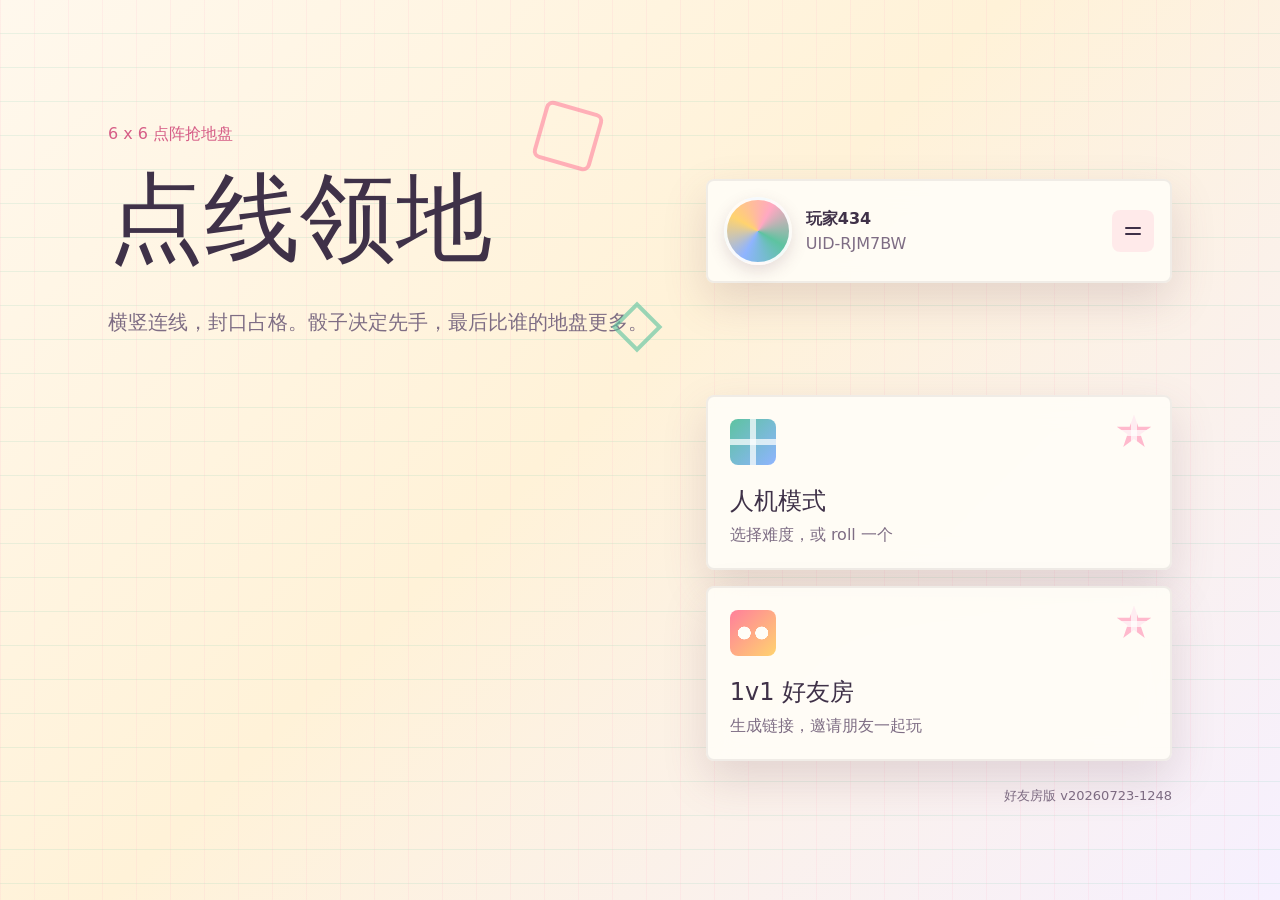
==== commit cb863654: "Add files via upload" ====
--- a/index.html
+++ b/index.html
@@ -246,6 +246,14 @@
   gap: 16px;
 }
 
+.version-badge {
+  grid-column: 2;
+  margin: -2px 0 0;
+  color: var(--muted);
+  font-size: 13px;
+  text-align: right;
+}
+
 .mode-card {
   min-height: 148px;
   padding: 22px;
@@ -1252,6 +1260,7 @@
               <span class="mode-desc">生成链接，邀请朋友一起玩</span>
             </button>
           </div>
+          <p class="version-badge">好友房版 v20260723-1248</p>
         </div>
       </section>
 
@@ -1440,9 +1449,15 @@
 const AVATARS = ["aurora", "spark", "orbit", "wave"];
 const AI_LEVELS = ["简单", "中等", "困难"];
 const RIVALS = ["星河", "边界线", "青焰", "北桥", "拾光", "回声"];
+const APP_VERSION = "v20260723-1248";
 const PVP_TURN_SECONDS = 30;
 const ONLINE_APP_ID = "dot-conquest-friend-room-v1";
-const ONLINE_CDN = "https://esm.run/trystero";
+const ONLINE_CDNS = [
+  "https://esm.run/trystero",
+  "https://esm.sh/trystero",
+  "https://cdn.jsdelivr.net/npm/trystero/+esm"
+];
+const PUBLIC_GAME_URL = "https://mao-0224.github.io/dot-conquest-h5/";
 const BGM_URL = "https://cdn1.suno.ai/8543ff7f-8571-4772-862f-a0c893b41fce.mp3";
 const MUSIC_TEMPO = 126;
 const MUSIC_SCALE = {
@@ -1800,8 +1815,10 @@
 }
 
 function buildRoomLink(roomId) {
-  const url = new URL(window.location.href);
+  const baseUrl = window.location.protocol === "file:" ? PUBLIC_GAME_URL : window.location.href;
+  const url = new URL(baseUrl);
   url.searchParams.set("room", roomId);
+  url.searchParams.set("v", APP_VERSION);
   return url.toString();
 }
 
@@ -2489,9 +2506,30 @@
 
 function loadOnlineModule() {
   if (!onlineModulePromise) {
-    onlineModulePromise = import(ONLINE_CDN);
+    onlineModulePromise = (async () => {
+      let lastError = null;
+      for (const cdn of ONLINE_CDNS) {
+        try {
+          const module = await import(cdn);
+          if (typeof module.joinRoom === "function") return module;
+        } catch (error) {
+          lastError = error;
+        }
+      }
+      throw lastError || new Error("online module unavailable");
+    })();
   }
   return onlineModulePromise;
+}
+
+function showLocalOnlineNotice() {
+  leaveOnlineRoom();
+  hideRoomInvite();
+  setScreen("match");
+  els.matchTitle.textContent = "本地预览不能测试好友房";
+  els.matchText.textContent = "请先把最新版 index.html 上传到 GitHub Pages，再用 https 网页生成链接发给朋友。人机模式可以继续本地玩。";
+  els.cancelMatchBtn.textContent = "返回开始";
+  playSound("block");
 }
 
 function showRoomInvite(roomId) {
@@ -2511,6 +2549,11 @@
 }
 
 async function connectOnlineRoom(roomId, role) {
+  if (window.location.protocol === "file:") {
+    showLocalOnlineNotice();
+    return;
+  }
+
   window.clearTimeout(matchTimer);
   leaveOnlineRoom();
   clearPvpTurnTimer();
@@ -2592,7 +2635,7 @@
     hideRoomInvite();
     setScreen("match");
     els.matchTitle.textContent = "联机服务加载失败";
-    els.matchText.textContent = "当前网络没有加载到好友房通道。稍后重试，或先玩人机模式。";
+    els.matchText.textContent = `${APP_VERSION} 没有加载到好友房通道。请先确认页面底部版本号一致，再用浏览器强制刷新；如果仍失败，就是当前网络拦截了联机 CDN。`;
     els.cancelMatchBtn.textContent = "返回开始";
     playSound("block");
   }
@@ -2600,6 +2643,12 @@
 
 function createFriendRoom() {
   const roomId = makeRoomId();
+  if (window.location.protocol === "file:") {
+    showRoomInvite(roomId);
+    els.matchTitle.textContent = "本地预览已生成好友房链接";
+    els.matchText.textContent = "复制这个 GitHub Pages 链接发给朋友。真正联机要在上传后的 https 网页里打开。";
+    return;
+  }
   const url = new URL(window.location.href);
   url.searchParams.set("room", roomId);
   window.history.replaceState(null, "", url.toString());
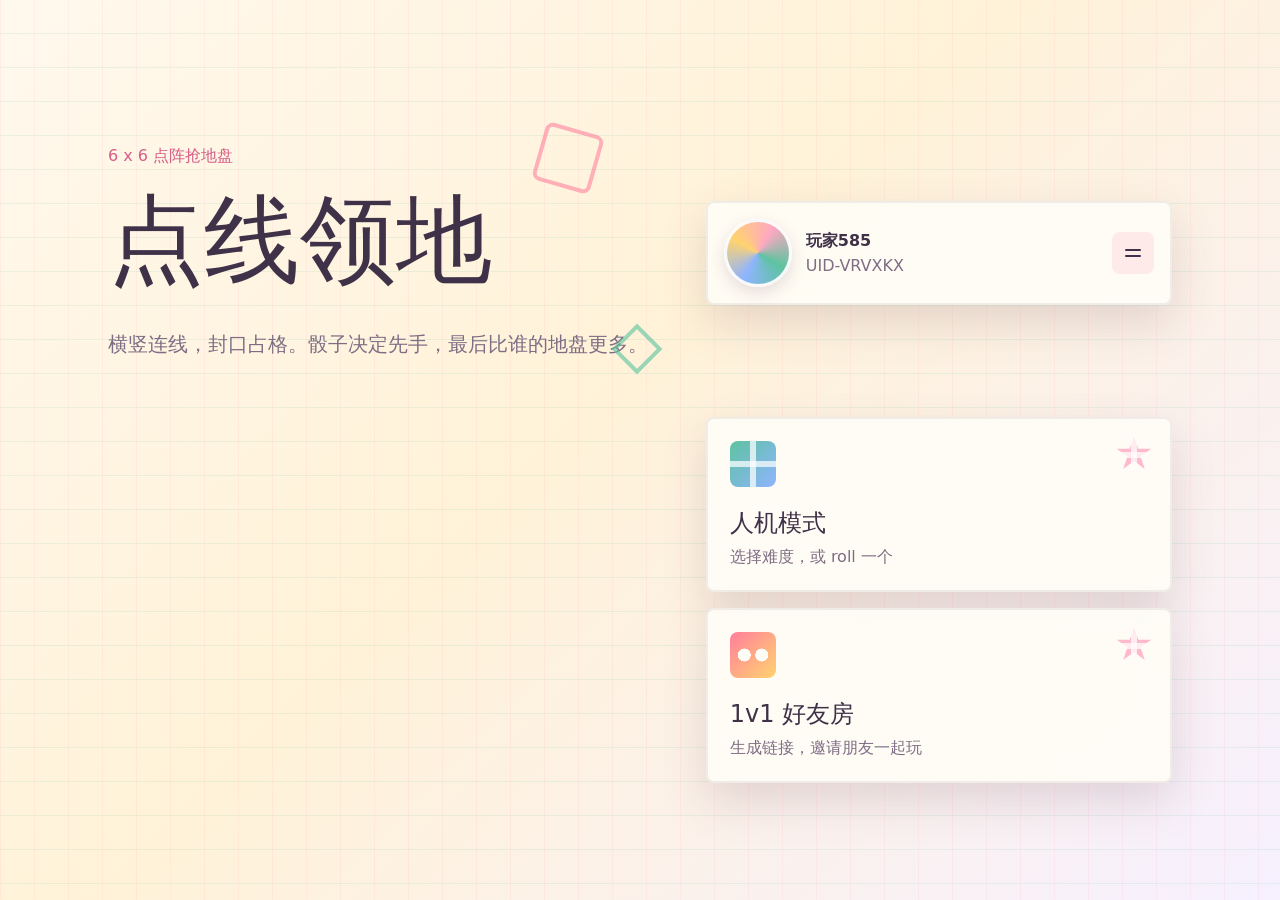
==== commit dba9045a: "Add files via upload" ====
--- a/index.html
+++ b/index.html
@@ -246,14 +246,6 @@
   gap: 16px;
 }
 
-.version-badge {
-  grid-column: 2;
-  margin: -2px 0 0;
-  color: var(--muted);
-  font-size: 13px;
-  text-align: right;
-}
-
 .mode-card {
   min-height: 148px;
   padding: 22px;
@@ -1260,7 +1252,6 @@
               <span class="mode-desc">生成链接，邀请朋友一起玩</span>
             </button>
           </div>
-          <p class="version-badge">好友房版 v20260723-1248</p>
         </div>
       </section>
 
@@ -1449,7 +1440,6 @@
 const AVATARS = ["aurora", "spark", "orbit", "wave"];
 const AI_LEVELS = ["简单", "中等", "困难"];
 const RIVALS = ["星河", "边界线", "青焰", "北桥", "拾光", "回声"];
-const APP_VERSION = "v20260723-1248";
 const PVP_TURN_SECONDS = 30;
 const ONLINE_APP_ID = "dot-conquest-friend-room-v1";
 const ONLINE_CDNS = [
@@ -1818,7 +1808,6 @@
   const baseUrl = window.location.protocol === "file:" ? PUBLIC_GAME_URL : window.location.href;
   const url = new URL(baseUrl);
   url.searchParams.set("room", roomId);
-  url.searchParams.set("v", APP_VERSION);
   return url.toString();
 }
 
@@ -2635,7 +2624,7 @@
     hideRoomInvite();
     setScreen("match");
     els.matchTitle.textContent = "联机服务加载失败";
-    els.matchText.textContent = `${APP_VERSION} 没有加载到好友房通道。请先确认页面底部版本号一致，再用浏览器强制刷新；如果仍失败，就是当前网络拦截了联机 CDN。`;
+    els.matchText.textContent = "当前网络没有加载到好友房通道。请确认是在 GitHub Pages 的 https 链接里打开，稍后重试，或先玩人机模式。";
     els.cancelMatchBtn.textContent = "返回开始";
     playSound("block");
   }
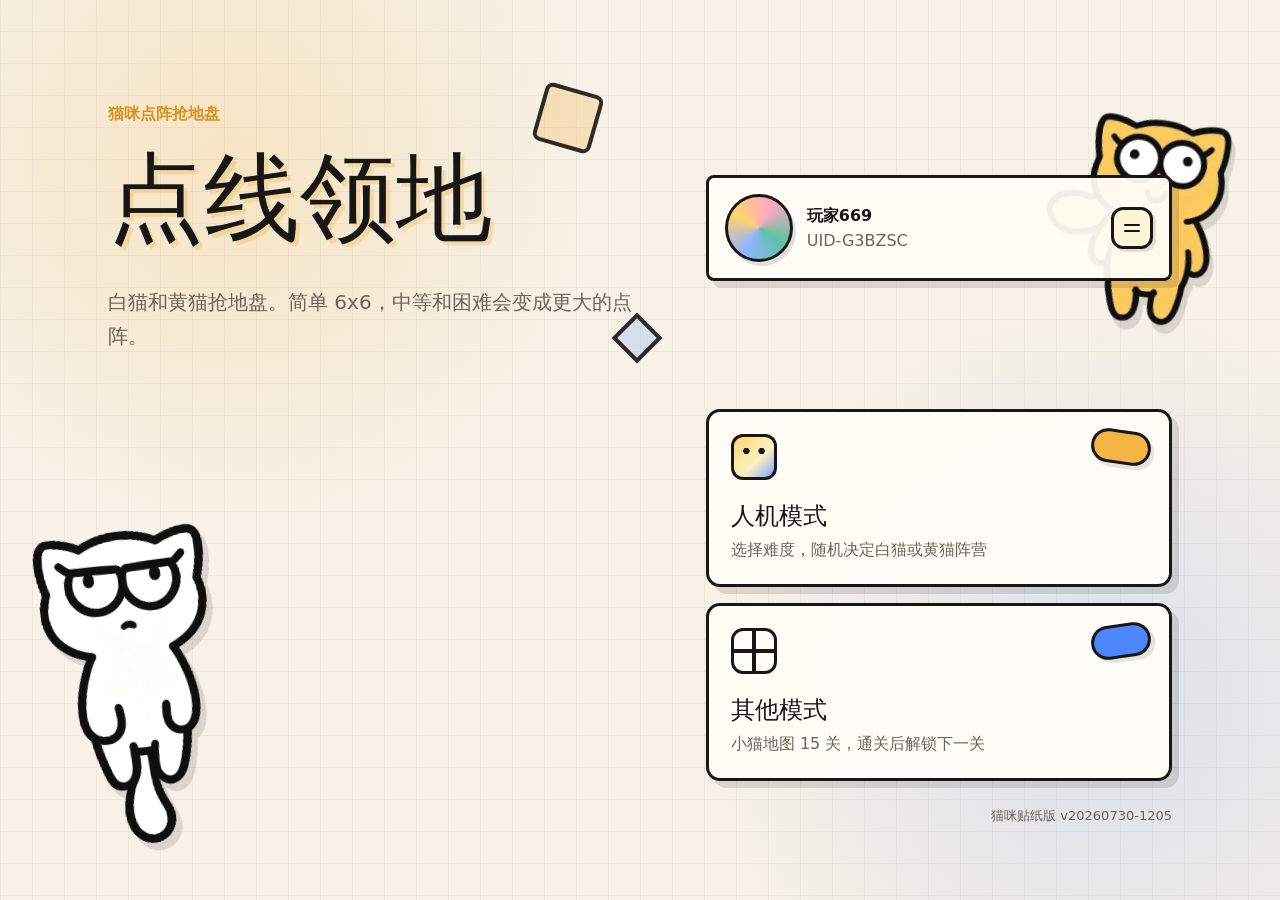
==== commit 4636d11f: "Add files via upload" ====
--- a/index.html
+++ b/index.html
@@ -7,22 +7,22 @@
     <style>
 :root {
   color-scheme: light;
-  --bg: #fff8ed;
-  --bg-soft: #fff0cf;
+  --bg: #f7f1e7;
+  --bg-soft: #efe4d4;
   --panel: #fffdf7;
-  --panel-2: #fff3d9;
-  --text: #3f3148;
-  --muted: #7e6d84;
-  --line: #d9b5c7;
-  --dot: #2d2532;
-  --accent: #5dc3a0;
-  --accent-strong: #23a77b;
-  --blue: #7aa7ff;
-  --red: #ff7f9b;
-  --gold: #f7bd4b;
-  --pink: #ffa8c2;
-  --lavender: #b9a4ff;
-  --shadow: 0 18px 44px rgba(119, 75, 94, 0.18);
+  --panel-2: #fff4d6;
+  --text: #171717;
+  --muted: #6d6258;
+  --line: #171717;
+  --dot: #121212;
+  --accent: #f4b544;
+  --accent-strong: #d9931f;
+  --blue: #4d86ff;
+  --red: #ef5d4f;
+  --gold: #f4b544;
+  --pink: #ffb4a8;
+  --lavender: #80a7ff;
+  --shadow: 7px 7px 0 rgba(23, 23, 23, 0.12);
   font-family: Inter, "PingFang SC", "Microsoft YaHei", system-ui, sans-serif;
 }
 
@@ -34,10 +34,12 @@
   margin: 0;
   min-height: 100vh;
   background:
-    linear-gradient(90deg, rgba(255, 168, 194, 0.13) 1px, transparent 1px),
-    linear-gradient(0deg, rgba(93, 195, 160, 0.13) 1px, transparent 1px),
-    linear-gradient(135deg, #fff8ed, #fff2d8 46%, #f6f0ff);
-  background-size: 34px 34px, 34px 34px, auto;
+    linear-gradient(90deg, rgba(23, 23, 23, 0.045) 1px, transparent 1px),
+    linear-gradient(0deg, rgba(23, 23, 23, 0.045) 1px, transparent 1px),
+    radial-gradient(circle at 18% 18%, rgba(244, 181, 68, 0.22), transparent 28%),
+    radial-gradient(circle at 86% 78%, rgba(77, 134, 255, 0.16), transparent 30%),
+    var(--bg);
+  background-size: 32px 32px, 32px 32px, auto, auto, auto;
   color: var(--text);
 }
 
@@ -54,6 +56,36 @@
   width: min(1120px, 100%);
   margin: 0 auto;
   padding: 28px;
+  position: relative;
+}
+
+.decor-cat {
+  position: fixed;
+  z-index: 0;
+  width: clamp(112px, 15vw, 210px);
+  opacity: 0.94;
+  pointer-events: none;
+  filter: drop-shadow(5px 8px 0 rgba(23, 23, 23, 0.13));
+}
+
+.decor-cat-yellow {
+  right: clamp(12px, 4vw, 56px);
+  top: clamp(80px, 12vh, 130px);
+  transform: rotate(8deg);
+}
+
+.decor-cat-white {
+  left: clamp(8px, 3vw, 48px);
+  bottom: clamp(12px, 5vh, 56px);
+  transform: rotate(-7deg);
+}
+
+.screen,
+.modal-backdrop,
+.dice-overlay,
+.cat-intro-overlay {
+  position: relative;
+  z-index: 1;
 }
 
 .screen {
@@ -88,7 +120,8 @@
   display: block;
   width: 52px;
   height: 52px;
-  border: 4px solid rgba(255, 127, 155, 0.58);
+  border: 4px solid rgba(23, 23, 23, 0.9);
+  background: rgba(244, 181, 68, 0.28);
   transform: rotate(16deg);
 }
 
@@ -103,15 +136,16 @@
   bottom: 8%;
   width: 28px;
   height: 28px;
-  border-color: rgba(93, 195, 160, 0.62);
+  border-color: rgba(23, 23, 23, 0.9);
+  background: rgba(77, 134, 255, 0.18);
   transform: rotate(45deg);
 }
 
 .eyebrow {
   margin: 0 0 10px;
-  color: #d65e87;
+  color: var(--accent-strong);
   letter-spacing: 0;
-  font-weight: 500;
+  font-weight: 700;
 }
 
 h1,
@@ -123,6 +157,7 @@
 
 h1 {
   font-size: clamp(52px, 8vw, 96px);
+  text-shadow: 4px 4px 0 rgba(244, 181, 68, 0.34);
 }
 
 h2 {
@@ -145,10 +180,9 @@
 .result-card,
 .player-score,
 .turn-panel {
-  border: 2px solid rgba(63, 49, 72, 0.08);
-  background: rgba(255, 253, 247, 0.92);
+  border: 3px solid var(--line);
+  background: rgba(255, 253, 247, 0.94);
   box-shadow: var(--shadow);
-  backdrop-filter: blur(14px);
 }
 
 .profile-panel {
@@ -165,10 +199,10 @@
 .mini-avatar,
 .avatar-choice {
   border-radius: 50%;
-  border: 3px solid rgba(255, 255, 255, 0.92);
+  border: 3px solid var(--line);
   position: relative;
   overflow: hidden;
-  box-shadow: 0 6px 16px rgba(119, 75, 94, 0.18);
+  box-shadow: 3px 4px 0 rgba(23, 23, 23, 0.12);
 }
 
 .avatar-preview {
@@ -225,6 +259,24 @@
     linear-gradient(135deg, #ff7f9b, #ffd36f);
 }
 
+.cat-avatar-yellow,
+.cat-avatar-white {
+  background-size: contain;
+  background-position: center;
+  background-repeat: no-repeat;
+  background-color: #fffdf7;
+}
+
+.cat-avatar-yellow {
+  border-color: var(--gold);
+  background-color: #fff4d6;
+}
+
+.cat-avatar-white {
+  border-color: var(--blue);
+  background-color: #f4f8ff;
+}
+
 .profile-copy {
   min-width: 0;
 }
@@ -246,10 +298,18 @@
   gap: 16px;
 }
 
+.version-badge {
+  grid-column: 2;
+  margin: -2px 0 0;
+  color: var(--muted);
+  font-size: 13px;
+  text-align: right;
+}
+
 .mode-card {
-  min-height: 148px;
+  min-height: 178px;
   padding: 22px;
-  border-radius: 8px;
+  border-radius: 14px;
   color: var(--text);
   text-align: left;
   transition: transform 160ms ease, border-color 160ms ease, background 160ms ease;
@@ -262,21 +322,20 @@
   position: absolute;
   right: 18px;
   top: 18px;
-  width: 36px;
-  height: 36px;
-  background:
-    linear-gradient(90deg, transparent 42%, rgba(255, 255, 255, 0.74) 43% 57%, transparent 58%),
-    linear-gradient(0deg, transparent 42%, rgba(255, 255, 255, 0.74) 43% 57%, transparent 58%),
-    var(--pink);
-  clip-path: polygon(50% 0, 62% 34%, 98% 34%, 68% 55%, 80% 90%, 50% 68%, 20% 90%, 32% 55%, 2% 34%, 38% 34%);
-  opacity: 0.8;
+  width: 54px;
+  height: 28px;
+  border: 3px solid var(--line);
+  border-radius: 999px;
+  background: var(--gold);
+  box-shadow: 4px 4px 0 rgba(23, 23, 23, 0.1);
+  transform: rotate(8deg);
 }
 
 .mode-card:hover,
 .mode-card:focus-visible {
   transform: translateY(-2px);
-  border-color: rgba(255, 127, 155, 0.72);
-  background: rgba(255, 255, 255, 0.98);
+  border-color: var(--line);
+  background: #fff7e5;
 }
 
 .mode-icon {
@@ -284,21 +343,27 @@
   width: 46px;
   height: 46px;
   margin-bottom: 16px;
-  border-radius: 8px;
+  border-radius: 12px;
+  border: 3px solid var(--line);
 }
 
 .mode-ai {
   background:
-    linear-gradient(90deg, transparent 43%, rgba(255, 255, 255, 0.72) 44% 56%, transparent 57%),
-    linear-gradient(0deg, transparent 43%, rgba(255, 255, 255, 0.72) 44% 56%, transparent 57%),
-    linear-gradient(135deg, #5dc3a0, #8fb4ff);
-}
-
-.mode-pvp {
+    radial-gradient(circle at 31% 35%, #171717 0 8%, transparent 9%),
+    radial-gradient(circle at 69% 35%, #171717 0 8%, transparent 9%),
+    linear-gradient(135deg, #ffd36f, #fff2c2 58%, #7aa7ff);
+}
+
+.mode-puzzle {
   background:
-    radial-gradient(circle at 31% 50%, #fffdf7 0 16%, transparent 17%),
-    radial-gradient(circle at 69% 50%, #fffdf7 0 16%, transparent 17%),
-    linear-gradient(135deg, #ff7f9b, #ffd36f);
+    linear-gradient(90deg, transparent 44%, #171717 45% 55%, transparent 56%),
+    linear-gradient(0deg, transparent 44%, #171717 45% 55%, transparent 56%),
+    #fffdf7;
+}
+
+.mode-card-puzzle::after {
+  background: var(--blue);
+  transform: rotate(-8deg);
 }
 
 .mode-title,
@@ -320,10 +385,11 @@
 .ghost-button,
 .secondary-button,
 .primary-button {
-  border: 0;
-  border-radius: 8px;
+  border: 3px solid var(--line);
+  border-radius: 12px;
   min-height: 42px;
   color: var(--text);
+  box-shadow: 3px 3px 0 rgba(23, 23, 23, 0.12);
 }
 
 .icon-button {
@@ -331,26 +397,24 @@
   padding: 0;
   display: grid;
   place-items: center;
-  background: rgba(255, 168, 194, 0.22);
+  background: #fff4d6;
 }
 
 .ghost-button {
   padding: 0 16px;
-  background: transparent;
-  border: 1px solid rgba(63, 49, 72, 0.14);
+  background: #fffdf7;
 }
 
 .secondary-button {
   padding: 0 16px;
-  background: rgba(255, 168, 194, 0.2);
-  border: 1px solid rgba(63, 49, 72, 0.12);
+  background: #f1f6ff;
 }
 
 .primary-button {
   padding: 0 18px;
-  background: linear-gradient(135deg, var(--red), var(--gold));
+  background: var(--gold);
   color: #3f3148;
-  font-weight: 500;
+  font-weight: 700;
 }
 
 .icon-sliders,
@@ -402,20 +466,19 @@
   transform: rotate(-45deg);
 }
 
-.match-screen,
-.game-screen {
+.game-screen,
+.puzzle-screen {
   display: grid;
   align-items: center;
 }
 
-.match-card,
 .difficulty-card,
 .settings-card,
 .result-card {
   width: min(420px, 100%);
   margin: 0 auto;
   padding: 28px;
-  border-radius: 8px;
+  border-radius: 14px;
   text-align: center;
 }
 
@@ -433,12 +496,13 @@
 
 .difficulty-option {
   min-height: 126px;
-  border: 2px solid rgba(63, 49, 72, 0.08);
-  border-radius: 8px;
+  border: 3px solid var(--line);
+  border-radius: 14px;
   padding: 16px;
   color: var(--text);
   text-align: left;
-  background: rgba(255, 255, 255, 0.72);
+  background: #fffdf7;
+  box-shadow: 4px 4px 0 rgba(23, 23, 23, 0.1);
   transition: transform 160ms ease, border-color 160ms ease, background 160ms ease;
 }
 
@@ -462,13 +526,13 @@
 .difficulty-option:focus-visible,
 .difficulty-option.is-flashing {
   transform: translateY(-2px);
-  border-color: rgba(255, 127, 155, 0.72);
-  background: rgba(255, 255, 255, 0.96);
+  border-color: var(--line);
+  background: #fff7e5;
 }
 
 .difficulty-option.is-selected {
-  border-color: var(--accent-strong);
-  background: rgba(93, 195, 160, 0.18);
+  border-color: var(--line);
+  background: #ffe6a6;
 }
 
 .difficulty-option:disabled {
@@ -476,15 +540,15 @@
 }
 
 .difficulty-easy {
-  box-shadow: inset 0 6px 0 rgba(93, 195, 160, 0.34);
+  box-shadow: inset 0 7px 0 rgba(77, 134, 255, 0.22), 4px 4px 0 rgba(23, 23, 23, 0.1);
 }
 
 .difficulty-medium {
-  box-shadow: inset 0 6px 0 rgba(247, 189, 75, 0.42);
+  box-shadow: inset 0 7px 0 rgba(244, 181, 68, 0.36), 4px 4px 0 rgba(23, 23, 23, 0.1);
 }
 
 .difficulty-hard {
-  box-shadow: inset 0 6px 0 rgba(255, 127, 155, 0.42);
+  box-shadow: inset 0 7px 0 rgba(239, 93, 79, 0.3), 4px 4px 0 rgba(23, 23, 23, 0.1);
 }
 
 .roll-box {
@@ -492,9 +556,9 @@
   gap: 12px;
   justify-items: center;
   padding: 18px;
-  border-radius: 8px;
-  background: rgba(255, 168, 194, 0.14);
-  border: 1px solid rgba(63, 49, 72, 0.08);
+  border-radius: 14px;
+  background: #f1f6ff;
+  border: 3px dashed rgba(23, 23, 23, 0.76);
 }
 
 .roll-reel {
@@ -508,16 +572,14 @@
   font-weight: 500;
   appearance: none;
   cursor: pointer;
-  background:
-    linear-gradient(135deg, rgba(255, 255, 255, 0.72), rgba(255, 255, 255, 0.38)),
-    linear-gradient(135deg, rgba(93, 195, 160, 0.16), rgba(255, 127, 155, 0.16));
-  border: 2px solid rgba(63, 49, 72, 0.08);
-  box-shadow: 0 12px 24px rgba(119, 75, 94, 0.12);
+  background: #fffdf7;
+  border: 3px solid var(--line);
+  box-shadow: 4px 4px 0 rgba(23, 23, 23, 0.12);
 }
 
 .roll-reel:hover,
 .roll-reel:focus-visible {
-  border-color: rgba(255, 127, 155, 0.72);
+  border-color: var(--line);
   transform: translateY(-2px);
 }
 
@@ -574,43 +636,13 @@
   }
 }
 
-.pulse-ring {
-  width: 92px;
-  height: 92px;
-  margin: 0 auto 18px;
-  border: 10px solid rgba(255, 168, 194, 0.28);
-  border-top-color: var(--red);
-  border-radius: 50%;
-  animation: spin 900ms linear infinite;
-}
-
-@keyframes spin {
-  to {
-    transform: rotate(1turn);
-  }
-}
-
-.room-invite {
-  display: grid;
-  gap: 10px;
-  margin: 18px 0;
-  padding: 14px;
-  border-radius: 8px;
-  text-align: left;
-  background: rgba(93, 195, 160, 0.12);
-  border: 1px solid rgba(63, 49, 72, 0.08);
-}
-
-.room-invite label {
-  color: var(--muted);
-  font-size: 14px;
-}
-
-.room-invite .text-input {
-  font-size: 14px;
-}
-
 .game-screen {
+  align-content: start;
+  gap: 18px;
+  padding-top: 8px;
+}
+
+.puzzle-screen {
   align-content: start;
   gap: 18px;
   padding-top: 8px;
@@ -633,7 +665,7 @@
 .player-score,
 .turn-panel {
   min-height: 82px;
-  border-radius: 8px;
+  border-radius: 14px;
   padding: 14px;
 }
 
@@ -645,8 +677,9 @@
 }
 
 .player-score.active {
-  border-color: rgba(255, 127, 155, 0.82);
-  background: rgba(255, 244, 223, 0.98);
+  border-color: var(--line);
+  background: #fff0bc;
+  transform: rotate(-0.5deg);
 }
 
 .player-score span,
@@ -685,10 +718,11 @@
   grid-template-columns: auto 1fr;
   gap: 12px;
   align-items: center;
-  border-radius: 8px;
+  border-radius: 14px;
   color: var(--text);
-  background: rgba(93, 195, 160, 0.14);
-  border: 1px solid rgba(63, 49, 72, 0.08);
+  background: #fff4d6;
+  border: 3px solid var(--line);
+  box-shadow: 3px 3px 0 rgba(23, 23, 23, 0.12);
 }
 
 .timer-bomb {
@@ -803,13 +837,13 @@
   width: min(78vh, 720px, 100%);
   margin: 0 auto;
   aspect-ratio: 1;
-  border-radius: 8px;
+  border-radius: 18px;
   background:
-    linear-gradient(90deg, rgba(255, 168, 194, 0.16) 1px, transparent 1px),
-    linear-gradient(0deg, rgba(93, 195, 160, 0.13) 1px, transparent 1px),
-    var(--panel);
-  background-size: 26px 26px, 26px 26px, auto;
-  border: 2px solid rgba(63, 49, 72, 0.08);
+    linear-gradient(90deg, rgba(23, 23, 23, 0.04) 1px, transparent 1px),
+    linear-gradient(0deg, rgba(23, 23, 23, 0.04) 1px, transparent 1px),
+    #fffaf0;
+  background-size: 24px 24px, 24px 24px, auto;
+  border: 4px solid var(--line);
   box-shadow: var(--shadow);
   padding: clamp(10px, 2.5vw, 20px);
 }
@@ -822,34 +856,74 @@
 }
 
 .box-owner-0 {
-  fill: rgba(93, 195, 160, 0.32);
+  fill: rgba(244, 181, 68, 0.34);
 }
 
 .box-owner-1 {
-  fill: rgba(255, 127, 155, 0.32);
+  fill: rgba(77, 134, 255, 0.15);
+}
+
+body[data-faction="white"] .box-owner-0 {
+  fill: rgba(77, 134, 255, 0.2);
+  stroke: rgba(23, 23, 23, 0.16);
+  stroke-width: 1.6;
+}
+
+body[data-faction="white"] .box-owner-1 {
+  fill: rgba(244, 181, 68, 0.28);
+}
+
+body[data-faction="yellow"] .box-owner-0 {
+  fill: rgba(247, 189, 75, 0.42);
+}
+
+body[data-faction="yellow"] .box-owner-1 {
+  fill: rgba(77, 134, 255, 0.18);
+  stroke: rgba(23, 23, 23, 0.14);
+  stroke-width: 1.6;
+}
+
+.box-cat {
+  pointer-events: none;
+  opacity: 0.95;
+  filter: drop-shadow(2px 3px 0 rgba(23, 23, 23, 0.16));
 }
 
 .grid-guide {
-  stroke: rgba(63, 49, 72, 0.06);
+  stroke: rgba(23, 23, 23, 0.08);
   stroke-width: 2;
 }
 
 .edge-line {
   stroke-linecap: round;
-  stroke-width: 13;
-  filter: drop-shadow(0 3px 3px rgba(119, 75, 94, 0.14));
+  stroke-width: 12;
+  filter: drop-shadow(2px 2px 0 rgba(23, 23, 23, 0.14));
 }
 
 .edge-initial {
-  stroke: var(--lavender);
+  stroke: #9c8f7d;
 }
 
 .edge-player-0 {
-  stroke: var(--accent);
+  stroke: var(--gold);
 }
 
 .edge-player-1 {
-  stroke: var(--red);
+  stroke: #171717;
+}
+
+body[data-faction="white"] .edge-player-0 {
+  stroke: var(--blue);
+  filter: drop-shadow(0 2px 3px rgba(54, 95, 188, 0.42));
+}
+
+body[data-faction="white"] .edge-player-1 {
+  stroke: var(--gold);
+}
+
+body[data-faction="yellow"] .edge-player-1 {
+  stroke: var(--blue);
+  filter: drop-shadow(0 2px 3px rgba(54, 95, 188, 0.42));
 }
 
 .edge-hit-box {
@@ -859,7 +933,7 @@
 }
 
 .edge-preview {
-  stroke: rgba(126, 109, 132, 0.24);
+  stroke: rgba(23, 23, 23, 0.16);
   stroke-width: 9;
   stroke-linecap: round;
   pointer-events: none;
@@ -867,16 +941,16 @@
 
 .edge-group:hover .edge-preview,
 .edge-group:focus .edge-preview {
-  stroke: rgba(255, 127, 155, 0.82);
+  stroke: rgba(239, 93, 79, 0.86);
   stroke-width: 12;
 }
 
 .dot {
   fill: var(--dot);
-  stroke: #fffdf7;
-  stroke-width: 4;
+  stroke: #fffaf0;
+  stroke-width: 3.5;
   pointer-events: none;
-  filter: drop-shadow(0 3px 2px rgba(119, 75, 94, 0.18));
+  filter: drop-shadow(1.5px 1.5px 0 rgba(23, 23, 23, 0.16));
 }
 
 .game-footer {
@@ -894,6 +968,226 @@
   overflow-wrap: anywhere;
 }
 
+.puzzle-layout {
+  display: grid;
+  grid-template-columns: minmax(240px, 0.72fr) minmax(0, 1fr);
+  gap: 18px;
+  align-items: start;
+}
+
+.puzzle-map-panel,
+.puzzle-board-panel {
+  border: 4px solid var(--line);
+  border-radius: 18px;
+  background: rgba(255, 253, 247, 0.96);
+  box-shadow: var(--shadow);
+}
+
+.puzzle-map-panel {
+  padding: 12px;
+}
+
+.puzzle-map {
+  position: relative;
+  min-height: 460px;
+  overflow: hidden;
+  border: 3px solid var(--line);
+  border-radius: 14px;
+  background:
+    radial-gradient(circle at 22% 22%, rgba(255, 213, 95, 0.32), transparent 24%),
+    radial-gradient(circle at 78% 18%, rgba(109, 160, 255, 0.24), transparent 21%),
+    linear-gradient(135deg, rgba(255, 255, 255, 0.72), rgba(255, 241, 199, 0.72)),
+    #fffaf0;
+}
+
+.puzzle-map::before {
+  content: "";
+  position: absolute;
+  inset: 22px;
+  border: 3px dashed rgba(23, 23, 23, 0.2);
+  border-radius: 26px 54px 34px 62px;
+}
+
+.puzzle-map-path {
+  position: absolute;
+  inset: 0;
+  z-index: 1;
+  width: 100%;
+  height: 100%;
+  overflow: visible;
+  filter: drop-shadow(3px 3px 0 rgba(23, 23, 23, 0.12));
+  pointer-events: none;
+}
+
+.puzzle-map-path polyline {
+  fill: none;
+  stroke: rgba(244, 181, 68, 0.76);
+  stroke-width: 4.5;
+  stroke-linecap: round;
+  stroke-linejoin: round;
+  stroke-dasharray: 2 3;
+}
+
+.puzzle-map-node {
+  position: absolute;
+  z-index: 3;
+  left: var(--node-x);
+  top: var(--node-y);
+  width: clamp(42px, 4.8vw, 62px);
+  height: clamp(42px, 4.8vw, 62px);
+  transform: translate(-50%, -50%);
+  border: 4px solid var(--line);
+  border-radius: 50%;
+  background: #fffdf7;
+  color: var(--text);
+  display: grid;
+  place-items: center;
+  box-shadow: 5px 5px 0 rgba(23, 23, 23, 0.16);
+  cursor: pointer;
+}
+
+.puzzle-map-node span {
+  width: clamp(27px, 3.2vw, 38px);
+  height: clamp(27px, 3.2vw, 38px);
+  display: grid;
+  place-items: center;
+  border-radius: 50%;
+  background: var(--gold);
+  font-size: 22px;
+  font-weight: 900;
+}
+
+.puzzle-map-node.is-active {
+  background: #e9f1ff;
+  outline: 5px solid rgba(109, 160, 255, 0.35);
+}
+
+.puzzle-map-node.is-solved span {
+  background: var(--blue);
+  color: #fffdf7;
+}
+
+.puzzle-map-node.is-locked {
+  opacity: 0.58;
+  cursor: not-allowed;
+  filter: grayscale(0.25);
+}
+
+.puzzle-map-node.is-locked span {
+  background: #e7dfd2;
+}
+
+.puzzle-map-cat {
+  position: absolute;
+  z-index: 2;
+  width: clamp(72px, 22vw, 112px);
+  height: clamp(72px, 22vw, 112px);
+  object-fit: contain;
+  pointer-events: none;
+  filter: drop-shadow(4px 5px 0 rgba(23, 23, 23, 0.16));
+}
+
+.puzzle-map-cat-yellow {
+  left: -4px;
+  top: 4px;
+  transform: rotate(-8deg);
+}
+
+.puzzle-map-cat-white {
+  right: -4px;
+  bottom: 0;
+  transform: rotate(8deg);
+}
+
+.puzzle-board-panel {
+  padding: clamp(14px, 2vw, 22px);
+}
+
+.puzzle-prompt {
+  display: grid;
+  gap: 8px;
+  margin-bottom: 14px;
+}
+
+.puzzle-prompt span {
+  width: fit-content;
+  padding: 4px 10px;
+  border: 3px solid var(--line);
+  border-radius: 999px;
+  background: #f1f6ff;
+  font-weight: 800;
+}
+
+.puzzle-prompt strong {
+  font-size: clamp(20px, 3vw, 30px);
+}
+
+.puzzle-board {
+  width: 100%;
+  aspect-ratio: 760 / 300;
+  border: 4px solid var(--line);
+  border-radius: 18px;
+  background:
+    linear-gradient(90deg, rgba(23, 23, 23, 0.045) 1px, transparent 1px),
+    linear-gradient(0deg, rgba(23, 23, 23, 0.045) 1px, transparent 1px),
+    #fffaf0;
+  background-size: 28px 28px, 28px 28px, auto;
+  display: block;
+}
+
+.puzzle-match {
+  stroke: #171717;
+  stroke-width: 12;
+  stroke-linecap: round;
+  filter: drop-shadow(2px 2px 0 rgba(23, 23, 23, 0.14));
+  cursor: pointer;
+}
+
+.puzzle-match.is-active {
+  stroke: #f4b544;
+}
+
+.puzzle-match.is-target {
+  stroke: rgba(23, 23, 23, 0.22);
+  stroke-dasharray: 10 9;
+  filter: none;
+}
+
+.puzzle-match.is-selected {
+  stroke: var(--red);
+  stroke-width: 15;
+}
+
+.puzzle-label {
+  fill: var(--muted);
+  font-size: 18px;
+  font-weight: 800;
+}
+
+.puzzle-footer {
+  margin-top: 14px;
+  display: grid;
+  grid-template-columns: 1fr auto;
+  gap: 12px;
+  align-items: center;
+}
+
+.puzzle-footer p {
+  margin: 0;
+}
+
+.puzzle-actions {
+  display: flex;
+  gap: 10px;
+  flex-wrap: wrap;
+  justify-content: end;
+}
+
+.puzzle-actions button:disabled {
+  opacity: 0.45;
+  cursor: default;
+}
+
 .modal-backdrop {
   position: fixed;
   inset: 0;
@@ -901,7 +1195,7 @@
   display: grid;
   place-items: center;
   padding: 24px;
-  background: rgba(63, 49, 72, 0.38);
+  background: rgba(23, 23, 23, 0.34);
 }
 
 .settings-card {
@@ -926,8 +1220,8 @@
 .text-input {
   width: 100%;
   min-height: 44px;
-  border: 1px solid rgba(63, 49, 72, 0.14);
-  border-radius: 8px;
+  border: 3px solid var(--line);
+  border-radius: 12px;
   background: rgba(255, 255, 255, 0.72);
   color: var(--text);
   padding: 0 12px;
@@ -1007,18 +1301,18 @@
   display: grid;
   place-items: center;
   padding: 24px;
-  background: rgba(63, 49, 72, 0.36);
-  backdrop-filter: blur(10px);
+  background: rgba(23, 23, 23, 0.32);
+  backdrop-filter: blur(6px);
 }
 
 .dice-card {
   width: min(520px, 100%);
   padding: 28px;
-  border-radius: 8px;
+  border-radius: 18px;
   text-align: center;
   color: var(--text);
   background: rgba(255, 253, 247, 0.96);
-  border: 2px solid rgba(63, 49, 72, 0.08);
+  border: 4px solid var(--line);
   box-shadow: var(--shadow);
 }
 
@@ -1048,20 +1342,18 @@
   aspect-ratio: 1;
   display: grid;
   place-items: center;
-  border-radius: 8px;
+  border-radius: 16px;
   color: var(--text);
   font-size: 42px;
   font-weight: 500;
-  background:
-    radial-gradient(circle at 28% 24%, rgba(255, 255, 255, 0.9), transparent 20%),
-    linear-gradient(135deg, #fffdf7, #ffd9e3);
-  border: 3px solid rgba(63, 49, 72, 0.12);
-  box-shadow: 0 16px 30px rgba(119, 75, 94, 0.18);
+  background: #fff4d6;
+  border: 4px solid var(--line);
+  box-shadow: 4px 4px 0 rgba(23, 23, 23, 0.12);
 }
 
 .dice-versus {
-  color: #d65e87;
-  font-weight: 500;
+  color: var(--red);
+  font-weight: 800;
 }
 
 .dice-overlay.rolling .dice-cube {
@@ -1101,6 +1393,74 @@
   }
 }
 
+.cat-intro-overlay {
+  position: fixed;
+  inset: 0;
+  z-index: 14;
+  display: grid;
+  place-items: center;
+  padding: 22px;
+  background: rgba(247, 241, 231, 0.76);
+  backdrop-filter: blur(6px);
+}
+
+.cat-intro-card {
+  width: min(460px, 100%);
+  padding: 18px;
+  border-radius: 18px;
+  text-align: center;
+  background: rgba(255, 253, 247, 0.96);
+  border: 4px solid var(--line);
+  box-shadow: var(--shadow);
+  animation: catIntroEnter 360ms ease both;
+}
+
+.cat-intro-card img {
+  width: min(280px, 70vw);
+  max-height: 52vh;
+  object-fit: contain;
+  border-radius: 14px;
+  background: transparent;
+  filter: drop-shadow(4px 5px 0 rgba(23, 23, 23, 0.13));
+}
+
+.cat-intro-card h2 {
+  margin-top: 14px;
+}
+
+.cat-intro-card p {
+  margin: 10px 0 0;
+  color: var(--muted);
+}
+
+.cat-intro-overlay.is-leaving .cat-intro-card {
+  animation: overlayLeave 220ms ease both;
+}
+
+@keyframes catIntroEnter {
+  from {
+    transform: translateY(18px) scale(0.94) rotate(-2deg);
+    opacity: 0;
+  }
+
+  to {
+    transform: translateY(0) scale(1) rotate(0);
+    opacity: 1;
+  }
+}
+
+@keyframes overlayLeave {
+  from {
+    transform: translateY(0) scale(1);
+    opacity: 1;
+  }
+
+  to {
+    transform: translateY(-10px) scale(0.96);
+    opacity: 0;
+  }
+}
+
 @media (max-width: 780px) {
   .app-shell {
     padding: 18px;
@@ -1115,8 +1475,18 @@
   }
 
   .profile-panel,
-  .mode-grid {
+  .mode-grid,
+  .version-badge {
     grid-column: auto;
+  }
+
+  .version-badge {
+    text-align: left;
+  }
+
+  .decor-cat {
+    width: 84px;
+    opacity: 0.45;
   }
 
   .brand-block {
@@ -1130,7 +1500,9 @@
   .game-header,
   .difficulty-grid,
   .dice-stage,
-  .game-footer {
+  .game-footer,
+  .puzzle-layout,
+  .puzzle-footer {
     grid-template-columns: 1fr;
   }
 
@@ -1145,8 +1517,14 @@
 
   .game-header .ghost-button,
   .game-header .secondary-button,
-  .game-footer .secondary-button {
+  .game-footer .secondary-button,
+  .puzzle-actions,
+  .puzzle-actions button {
     width: 100%;
+  }
+
+  .puzzle-map {
+    min-height: 430px;
   }
 
   .player-score,
@@ -1217,16 +1595,18 @@
   }
 }
 
-</style>
+    </style>
   </head>
   <body>
     <main class="app-shell">
+      <img class="decor-cat decor-cat-yellow" src="[data-uri]" alt="" aria-hidden="true">
+      <img class="decor-cat decor-cat-white" src="[data-uri]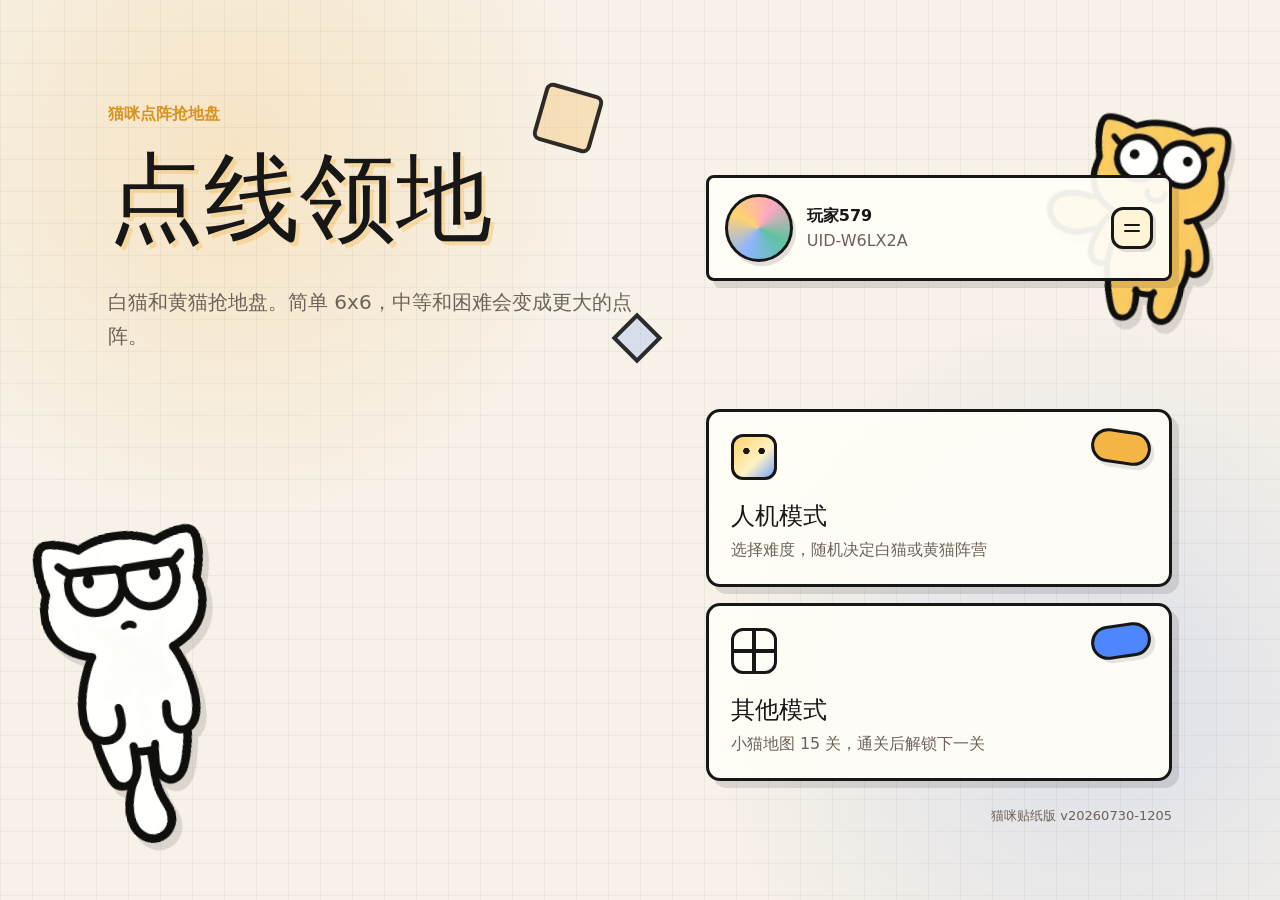
==== commit aa9e4ca4: "Add files via upload" ====
--- a/index.html
+++ b/index.html
@@ -924,6 +924,65 @@
 body[data-faction="yellow"] .edge-player-1 {
   stroke: var(--blue);
   filter: drop-shadow(0 2px 3px rgba(54, 95, 188, 0.42));
+}
+
+.edge-ai-recent {
+  stroke: var(--red);
+  stroke-width: 17;
+  filter:
+    drop-shadow(0 0 7px rgba(239, 93, 79, 0.75))
+    drop-shadow(3px 3px 0 rgba(23, 23, 23, 0.16));
+  animation: ai-edge-pulse 0.95s ease-in-out infinite;
+}
+
+.ai-move-paw {
+  pointer-events: none;
+  filter:
+    drop-shadow(0 0 5px rgba(239, 93, 79, 0.58))
+    drop-shadow(3px 3px 0 rgba(23, 23, 23, 0.18));
+  animation: ai-paw-pop 1.15s ease-in-out infinite;
+}
+
+.paw-halo {
+  fill: rgba(255, 253, 247, 0.88);
+  stroke: var(--red);
+  stroke-width: 3;
+}
+
+.paw-pad {
+  fill: var(--red);
+  stroke: #fffdf7;
+  stroke-width: 2.5;
+}
+
+.paw-main {
+  transform-box: fill-box;
+  transform-origin: center;
+  transform: rotate(-7deg);
+}
+
+@keyframes ai-edge-pulse {
+  0%,
+  100% {
+    stroke-width: 15;
+    opacity: 0.96;
+  }
+
+  50% {
+    stroke-width: 21;
+    opacity: 1;
+  }
+}
+
+@keyframes ai-paw-pop {
+  0%,
+  100% {
+    opacity: 0.86;
+  }
+
+  50% {
+    opacity: 1;
+  }
 }
 
 .edge-hit-box {
@@ -1849,7 +1908,7 @@
   "中等": 7,
   "困难": 8
 };
-const APP_VERSION = "v20260730-1425-claim-meow";
+const APP_VERSION = "v20260730-1445-ai-paw-hint";
 const PVP_TURN_SECONDS = 30;
 const DIGIT_SEGMENTS = {
   0: ["a", "b", "c", "d", "e", "f"],
@@ -2058,6 +2117,7 @@
   rollingDifficulty: false,
   musicPlaying: false,
   musicEnding: false,
+  lastMove: null,
   puzzle: {
     index: 0,
     active: new Set(),
@@ -2685,6 +2745,7 @@
   state.owners = createOwners(state.gridSize);
   state.scores = [0, 0];
   state.turnMoves = 0;
+  state.lastMove = null;
   state.gameOver = false;
   state.aiThinking = false;
   state.diceRolling = false;
@@ -2744,6 +2805,12 @@
   if (state.gameOver || state.diceRolling || state.edges.has(key)) return;
   clearPvpTurnTimer();
   state.edges.set(key, player);
+  state.lastMove = {
+    key,
+    player,
+    isAi: state.players[player]?.type === "ai",
+    placedAt: Date.now()
+  };
   state.turnMoves += 1;
 
   let completed = 0;
@@ -2915,8 +2982,17 @@
     const y2 = type === "v" ? y1 + step : y1;
     if (state.edges.has(key)) {
       const owner = state.edges.get(key);
-      const edgeClass = owner === -1 ? "edge-initial" : `edge-player-${owner}`;
+      const isRecentAiMove = state.lastMove?.key === key && state.lastMove.isAi && owner !== -1;
+      const edgeClass = [
+        owner === -1 ? "edge-initial" : `edge-player-${owner}`,
+        isRecentAiMove ? "edge-ai-recent" : ""
+      ].filter(Boolean).join(" ");
       parts.push(`<line class="edge-line ${edgeClass}" x1="${x1}" y1="${y1}" x2="${x2}" y2="${y2}"></line>`);
+      if (isRecentAiMove) {
+        const markerX = type === "h" ? x1 + step / 2 : x1 + 18;
+        const markerY = type === "h" ? y1 - 18 : y1 + step / 2;
+        parts.push(`<g class="ai-move-paw" transform="translate(${markerX} ${markerY})"><circle class="paw-halo" cx="0" cy="0" r="25"></circle><ellipse class="paw-pad paw-main" cx="0" cy="8" rx="12" ry="9"></ellipse><circle class="paw-pad" cx="-13" cy="-5" r="6"></circle><circle class="paw-pad" cx="-4" cy="-12" r="6"></circle><circle class="paw-pad" cx="6" cy="-12" r="6"></circle><circle class="paw-pad" cx="15" cy="-5" r="6"></circle></g>`);
+      }
     } else if (isPlayableEdge(key)) {
       const hitX = type === "h" ? x1 + 4 : x1 - 19;
       const hitY = type === "h" ? y1 - 19 : y1 + 4;
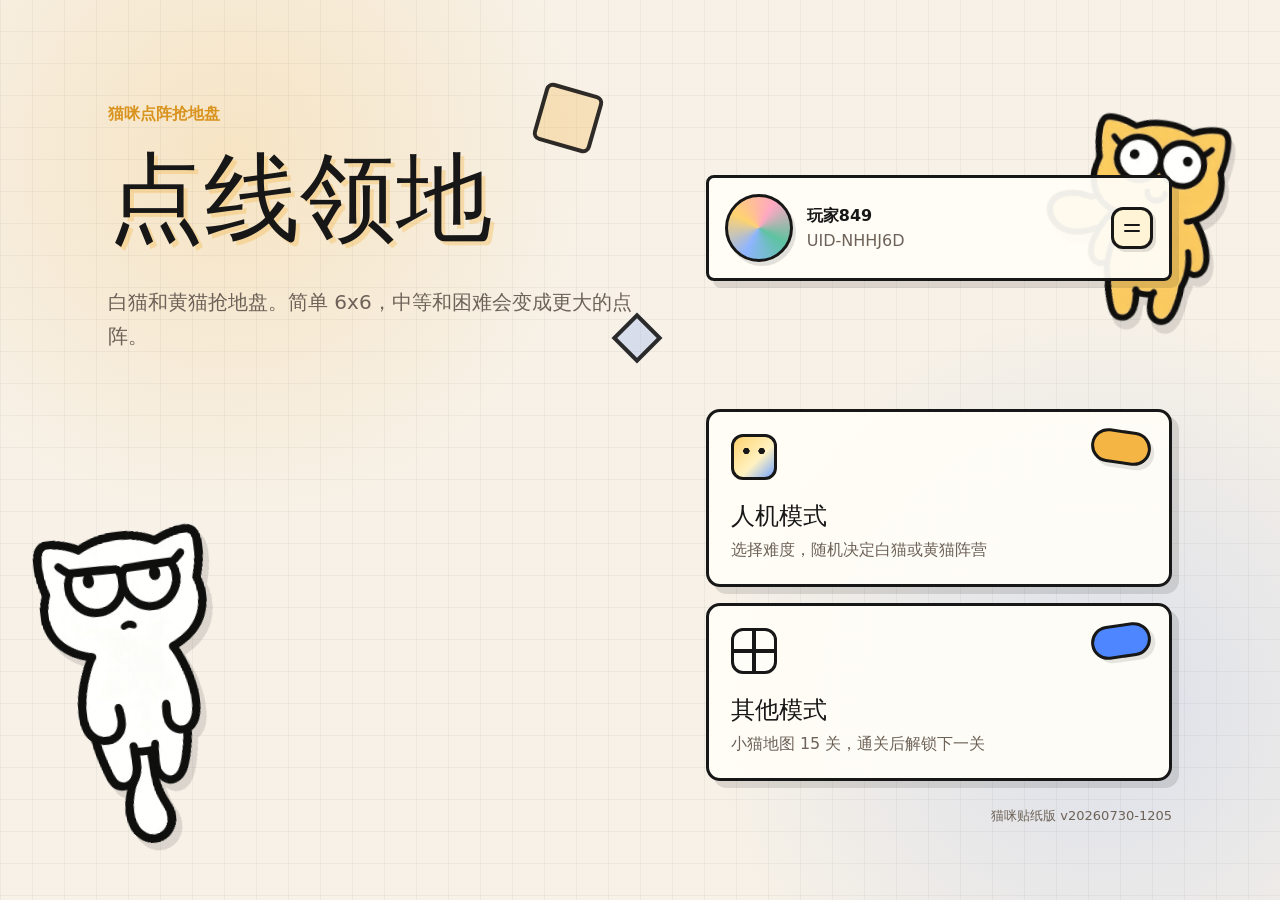
==== commit 2565cb94: "Add files via upload" ====
--- a/index.html
+++ b/index.html
@@ -1908,7 +1908,7 @@
   "中等": 7,
   "困难": 8
 };
-const APP_VERSION = "v20260730-1445-ai-paw-hint";
+const APP_VERSION = "v20260731-1015-flex-puzzle-solve";
 const PVP_TURN_SECONDS = 30;
 const DIGIT_SEGMENTS = {
   0: ["a", "b", "c", "d", "e", "f"],
@@ -2379,6 +2379,7 @@
 
   return {
     ...config,
+    kind: "equation",
     slots,
     initial,
     solution
@@ -2397,6 +2398,7 @@
   ];
 
   return {
+    kind: "shape",
     type: "形状",
     prompt: "移动 2 根火柴，把盒子变成小房子。",
     hint: "把顶部横线和中间竖线搬到屋顶两边。",
@@ -3018,6 +3020,39 @@
   return Array.from(items).sort().join("|");
 }
 
+function activeSegmentsForPrefix(prefix) {
+  const segments = [];
+  state.puzzle.active.forEach((id) => {
+    if (id.startsWith(`${prefix}-`)) {
+      segments.push(id.slice(prefix.length + 1));
+    }
+  });
+  return segments.sort().join("|");
+}
+
+function symbolFromSegments(segments, allowedSymbols) {
+  return allowedSymbols.find((symbol) => puzzleKey(symbolSegments(symbol)) === segments) ?? "";
+}
+
+function currentEquationSymbols() {
+  return [
+    symbolFromSegments(activeSegmentsForPrefix("s0"), ["0", "1", "2", "3", "4", "5", "6", "7", "8", "9"]),
+    symbolFromSegments(activeSegmentsForPrefix("s1"), ["+", "-"]),
+    symbolFromSegments(activeSegmentsForPrefix("s2"), ["0", "1", "2", "3", "4", "5", "6", "7", "8", "9"]),
+    symbolFromSegments(activeSegmentsForPrefix("s3"), ["="]),
+    symbolFromSegments(activeSegmentsForPrefix("s4"), ["0", "1", "2", "3", "4", "5", "6", "7", "8", "9"])
+  ];
+}
+
+function isCurrentEquationValid() {
+  const [left, operator, right, equals, result] = currentEquationSymbols();
+  if (!left || !operator || !right || equals !== "=" || !result) return false;
+  const a = Number(left);
+  const b = Number(right);
+  const c = Number(result);
+  return operator === "+" ? a + b === c : a - b === c;
+}
+
 function currentPuzzleLevel() {
   return PUZZLE_LEVELS[state.puzzle.index] || PUZZLE_LEVELS[0];
 }
@@ -3109,7 +3144,9 @@
 }
 
 function isPuzzleSolved() {
-  return puzzleKey(state.puzzle.active) === puzzleKey(currentPuzzleLevel().solution);
+  const level = currentPuzzleLevel();
+  if (level.kind === "equation") return isCurrentEquationValid();
+  return puzzleKey(state.puzzle.active) === puzzleKey(level.solution);
 }
 
 function checkPuzzleSolved() {
@@ -3125,7 +3162,8 @@
 
   state.puzzle.solved.add(state.puzzle.index);
   els.puzzleNextBtn.disabled = false;
-  setPuzzleStatus(`过关！用了 ${state.puzzle.moves} 步。`);
+  const solvedText = level.kind === "equation" ? `：${currentEquationSymbols().join("")}` : "";
+  setPuzzleStatus(`过关${solvedText}！用了 ${state.puzzle.moves} 步。`);
   playSound("win");
   renderPuzzleMap();
 }
